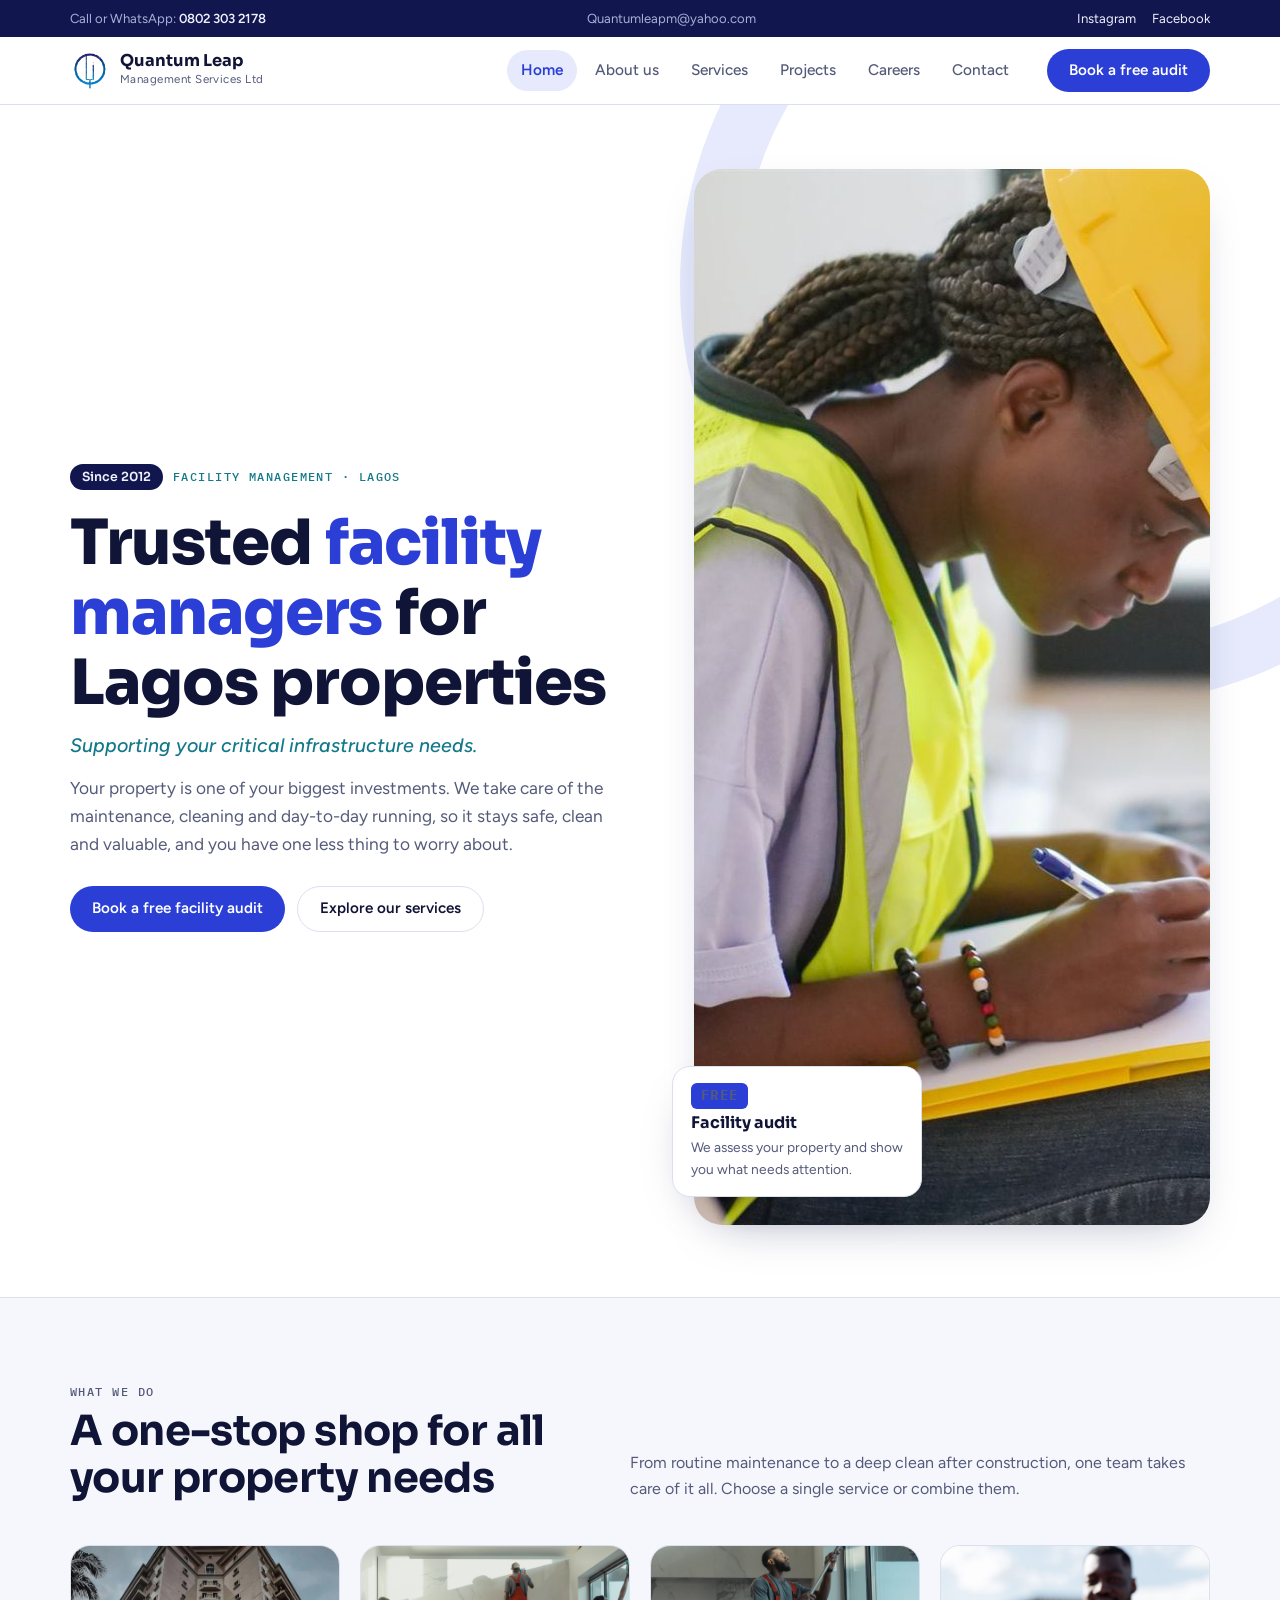
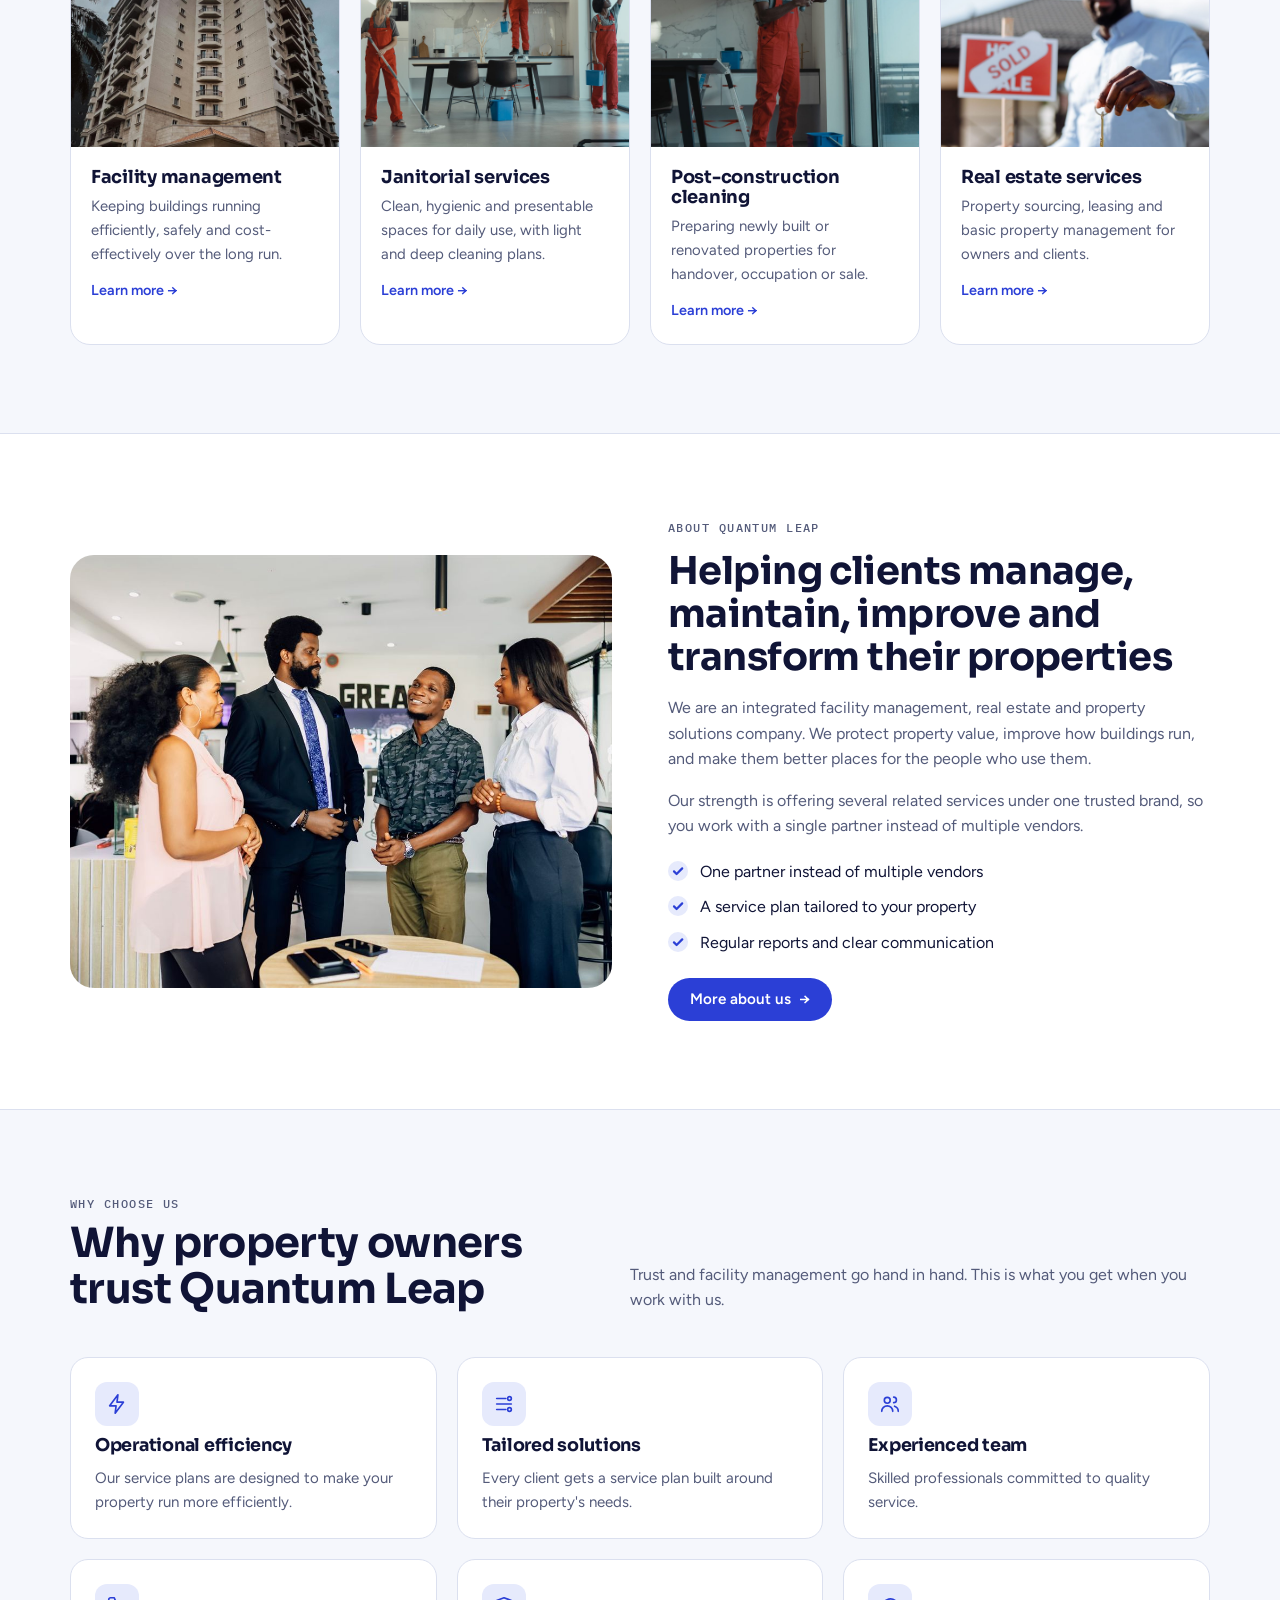
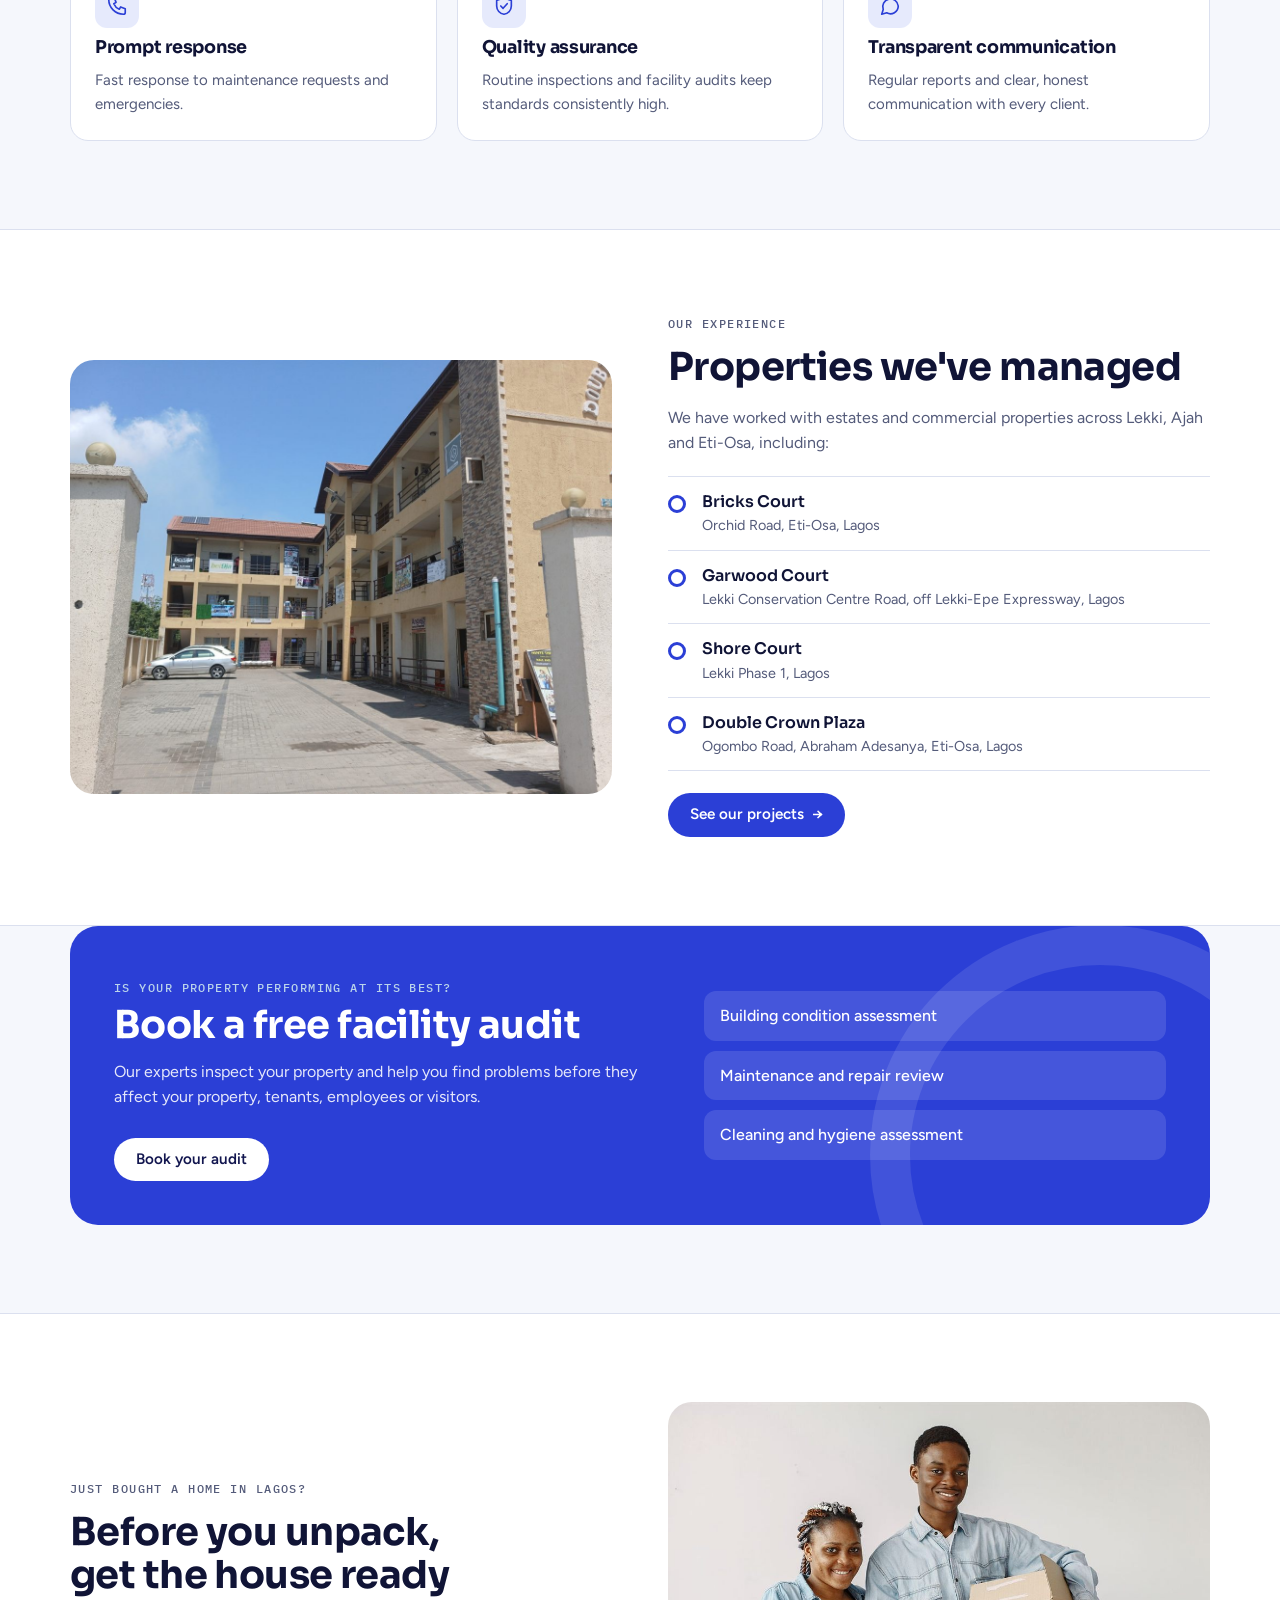
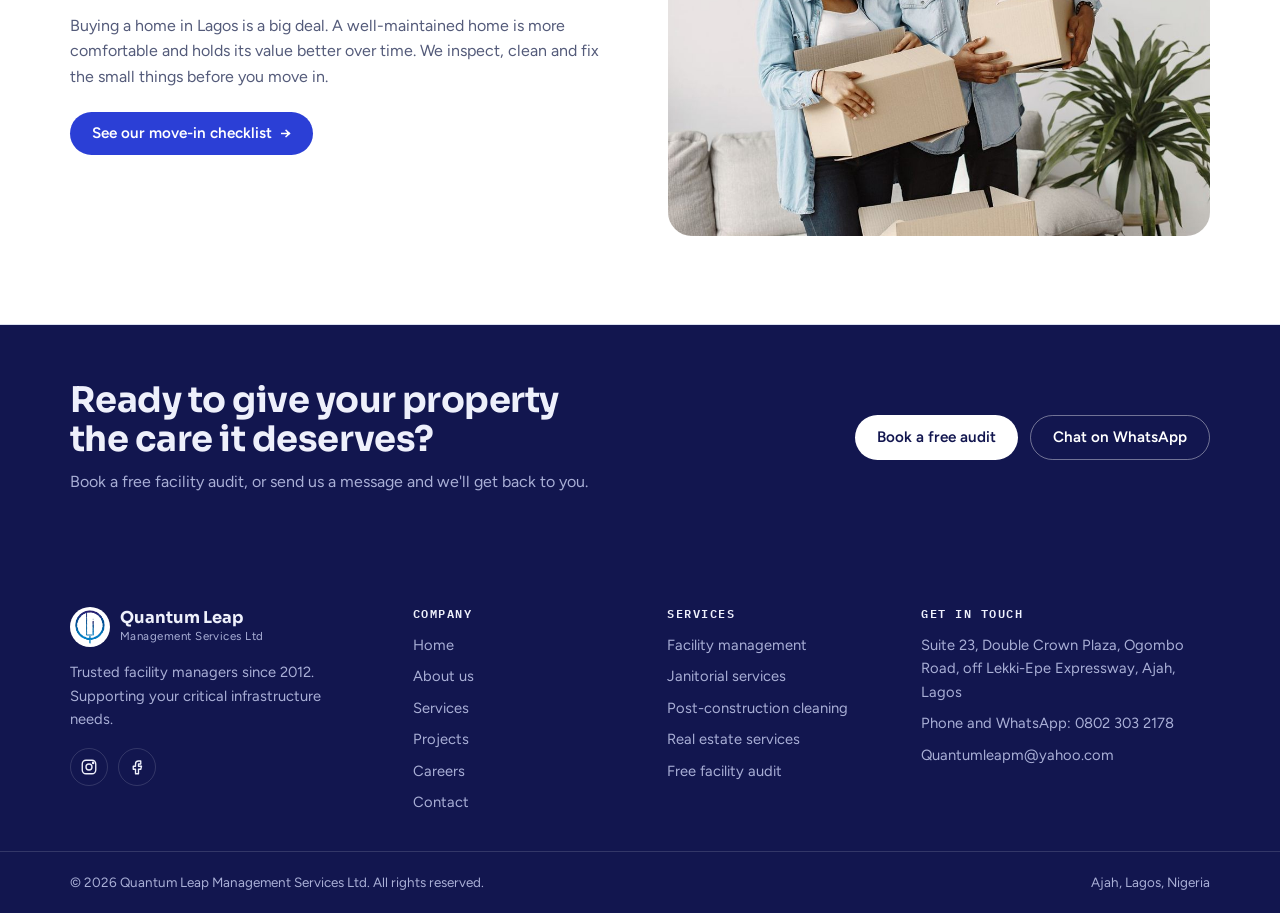
==== site/index.html @ 9c61e4d4 "Add Projects page driven by projects.json List the properties the company has managed on a new Proje" ====
<!doctype html>
<html lang="en">
<head>
<meta charset="utf-8">
<meta name="viewport" content="width=device-width, initial-scale=1, viewport-fit=cover">
<title>Quantum Leap Management Services</title>
<meta name="description" content="Quantum Leap Management Services Ltd: facility management, janitorial services, post-construction cleaning and real estate services in Lagos, Nigeria. Since 2012.">
<link rel="preconnect" href="https://fonts.googleapis.com">
<link rel="preconnect" href="https://fonts.gstatic.com" crossorigin>
<link rel="stylesheet" href="https://fonts.googleapis.com/css2?family=Sora:wght@400;600;700;800&family=Figtree:ital,wght@0,400;0,500;0,600;1,500&family=IBM+Plex+Mono:wght@400;500&display=swap">
<link rel="stylesheet" href="styles.css">
<link rel="icon" type="image/png" sizes="32x32" href="img/favicon-32.png">
<link rel="apple-touch-icon" href="img/apple-touch-icon.png">
</head>
<body>
<div class="strip"><div class="wrap">
  <span>Call or WhatsApp: <b>0802 303 2178</b></span>
  <span class="hide-sm">Quantumleapm@yahoo.com</span>
  <span class="socials-mini"><a href="https://www.instagram.com/quantum.leap.management/" target="_blank" rel="noopener">Instagram</a><a href="https://www.facebook.com/quantumleapmgtservices/" target="_blank" rel="noopener">Facebook</a></span>
</div></div>
<header class="site"><div class="wrap">
  <a class="brand" href="index.html" aria-label="Quantum Leap Management Services, home"><img class="logo-mark" src="img/logo.png" width="40" height="40" alt=""><span><b>Quantum Leap</b><small>Management Services Ltd</small></span></a>
  <button class="menu-btn" type="button" aria-label="Open menu" aria-expanded="false" aria-controls="mainnav"><svg width="22" height="22" viewBox="0 0 24 24" fill="none" stroke="currentColor" stroke-width="1.8" stroke-linecap="round" stroke-linejoin="round" aria-hidden="true"><path d="M4 7h16M4 12h16M4 17h16"/></svg></button>
  <nav class="main" id="mainnav" aria-label="Main"><a href="index.html" aria-current="page">Home</a><a href="about.html">About us</a><a href="services.html">Services</a><a href="projects.html">Projects</a><a href="careers.html">Careers</a><a href="contact.html">Contact</a><a class="btn btn-primary" href="contact.html#audit">Book a free audit</a></nav>
  <a class="btn btn-primary cta" href="contact.html#audit">Book a free audit</a>
</div></header>
<main>
<section class="hero"><div class="wrap">
  <div>
    <div class="since"><span>Since 2012</span><p class="eyebrow">Facility management · Lagos</p></div>
    <h1>Trusted <span>facility managers</span> for Lagos properties</h1>
    <p class="tagline">Supporting your critical infrastructure needs.</p>
    <p class="lede">Your property is one of your biggest investments. We take care of the maintenance, cleaning and day-to-day running, so it stays safe, clean and valuable, and you have one less thing to worry about.</p>
    <div class="ctas"><a class="btn btn-primary" href="contact.html#audit">Book a free facility audit</a><a class="btn btn-ghost" href="services.html">Explore our services</a></div>
  </div>
  <div class="hero-media">
    <img class="main-img" src="img/hero.jpg" alt="Engineer in a hard hat and safety vest filling in an inspection checklist" width="1100" height="1056">
    <div class="badge"><span class="stamp">Free</span><b>Facility audit</b><span>We assess your property and show you what needs attention.</span></div>
  </div>
</div></section>

<section class="block"><div class="wrap">
  <div class="sec-head">
    <div><p class="eyebrow">What we do</p><h2>A one-stop shop for all your property needs</h2></div>
    <p>From routine maintenance to a deep clean after construction, one team takes care of it all. Choose a single service or combine them.</p>
  </div>
  <div class="svc-grid">
    <a class="svc-card" href="facility-management.html"><img src="img/facility.jpg" alt="Residential high-rise in Lagos" loading="lazy"><div class="body"><h3>Facility management</h3><p>Keeping buildings running efficiently, safely and cost-effectively over the long run.</p><span class="more arrow">Learn more </span></div></a>
    <a class="svc-card" href="janitorial-services.html"><img src="img/janitorial.jpg" alt="Cleaning crew mopping, wiping and washing windows in a modern kitchen" loading="lazy"><div class="body"><h3>Janitorial services</h3><p>Clean, hygienic and presentable spaces for daily use, with light and deep cleaning plans.</p><span class="more arrow">Learn more </span></div></a>
    <a class="svc-card" href="post-construction-cleaning.html"><img src="img/post-construction.jpg" alt="Cleaner in overalls washing the windows of a newly finished home" loading="lazy"><div class="body"><h3>Post-construction cleaning</h3><p>Preparing newly built or renovated properties for handover, occupation or sale.</p><span class="more arrow">Learn more </span></div></a>
    <a class="svc-card" href="real-estate-services.html"><img src="img/real-estate.jpg" alt="Real estate agent holding house keys and a SOLD sign" loading="lazy"><div class="body"><h3>Real estate services</h3><p>Property sourcing, leasing and basic property management for owners and clients.</p><span class="more arrow">Learn more </span></div></a>
  </div>
</div></section>

<section class="block alt"><div class="wrap split">
  <div class="media"><img src="img/team.jpg" alt="Team meeting in an office in Lagos" loading="lazy"></div>
  <div class="copy">
    <p class="eyebrow">About Quantum Leap</p>
    <h2>Helping clients manage, maintain, improve and transform their properties</h2>
    <p>We are an integrated facility management, real estate and property solutions company. We protect property value, improve how buildings run, and make them better places for the people who use them.</p>
    <p>Our strength is offering several related services under one trusted brand, so you work with a single partner instead of multiple vendors.</p>
    <ul class="ticks"><li>One partner instead of multiple vendors</li><li>A service plan tailored to your property</li><li>Regular reports and clear communication</li></ul>
    <a class="btn btn-primary arrow" href="about.html">More about us </a>
  </div>
</div></section>

<section class="block"><div class="wrap">
  <div class="sec-head">
    <div><p class="eyebrow">Why choose us</p><h2>Why property owners trust Quantum Leap</h2></div>
    <p>Trust and facility management go hand in hand. This is what you get when you work with us.</p>
  </div>
  <div class="why six">
    <div class="reason"><span class="ic"><svg width="22" height="22" viewBox="0 0 24 24" fill="none" stroke="currentColor" stroke-width="1.8" stroke-linecap="round" stroke-linejoin="round" aria-hidden="true"><path d="M13 2L4 14h7l-1 8 9-12h-7l1-8z"/></svg></span><h3>Operational efficiency</h3><p>Our service plans are designed to make your property run more efficiently.</p></div>
    <div class="reason"><span class="ic"><svg width="22" height="22" viewBox="0 0 24 24" fill="none" stroke="currentColor" stroke-width="1.8" stroke-linecap="round" stroke-linejoin="round" aria-hidden="true"><path d="M4 6h10M4 12h16M4 18h10"/><circle cx="18" cy="6" r="2"/><circle cx="18" cy="18" r="2"/></svg></span><h3>Tailored solutions</h3><p>Every client gets a service plan built around their property's needs.</p></div>
    <div class="reason"><span class="ic"><svg width="22" height="22" viewBox="0 0 24 24" fill="none" stroke="currentColor" stroke-width="1.8" stroke-linecap="round" stroke-linejoin="round" aria-hidden="true"><circle cx="9" cy="8" r="3.2"/><path d="M3 20c0-3.3 2.7-6 6-6s6 2.7 6 6M16 4.5a3 3 0 0 1 0 6M21 20c0-2.6-1.6-4.8-4-5.6"/></svg></span><h3>Experienced team</h3><p>Skilled professionals committed to quality service.</p></div>
    <div class="reason"><span class="ic"><svg width="22" height="22" viewBox="0 0 24 24" fill="none" stroke="currentColor" stroke-width="1.8" stroke-linecap="round" stroke-linejoin="round" aria-hidden="true"><path d="M5 3h4l2 5-2.5 1.5a11 11 0 0 0 6 6L16 13l5 2v4a2 2 0 0 1-2 2A16 16 0 0 1 3 5a2 2 0 0 1 2-2z"/></svg></span><h3>Prompt response</h3><p>Fast response to maintenance requests and emergencies.</p></div>
    <div class="reason"><span class="ic"><svg width="22" height="22" viewBox="0 0 24 24" fill="none" stroke="currentColor" stroke-width="1.8" stroke-linecap="round" stroke-linejoin="round" aria-hidden="true"><path d="M12 3l8 3v6c0 4.5-3.4 8.3-8 9-4.6-.7-8-4.5-8-9V6l8-3z"/><path d="M8.5 12l2.5 2.5 4.5-5"/></svg></span><h3>Quality assurance</h3><p>Routine inspections and facility audits keep standards consistently high.</p></div>
    <div class="reason"><span class="ic"><svg width="22" height="22" viewBox="0 0 24 24" fill="none" stroke="currentColor" stroke-width="1.8" stroke-linecap="round" stroke-linejoin="round" aria-hidden="true"><path d="M21 12a8.5 8.5 0 0 1-12.6 7.4L3 21l1.6-5.2A8.5 8.5 0 1 1 21 12z"/></svg></span><h3>Transparent communication</h3><p>Regular reports and clear, honest communication with every client.</p></div>
  </div>
</div></section>

<section class="block alt"><div class="wrap split">
  <div class="media"><img src="img/double-crown-plaza.jpg" alt="Double Crown Plaza on Ogombo Road, Ajah" loading="lazy"></div>
  <div class="copy">
    <p class="eyebrow">Our experience</p>
    <h2>Properties we've managed</h2>
    <p>We have worked with estates and commercial properties across Lekki, Ajah and Eti-Osa, including:</p>
    <ul class="props"><li><b>Bricks Court</b><span>Orchid Road, Eti-Osa, Lagos</span></li><li><b>Garwood Court</b><span>Lekki Conservation Centre Road, off Lekki-Epe Expressway, Lagos</span></li><li><b>Shore Court</b><span>Lekki Phase 1, Lagos</span></li><li><b>Double Crown Plaza</b><span>Ogombo Road, Abraham Adesanya, Eti-Osa, Lagos</span></li></ul>
    <a class="btn btn-primary arrow" href="projects.html">See our projects </a>
  </div>
</div></section>

<section class="block tight"><div class="wrap">
  <div class="audit-band">
    <div>
      <p class="eyebrow" style="color:#cfe9ee">Is your property performing at its best?</p>
      <h2 style="margin-top:10px">Book a free facility audit</h2>
      <p>Our experts inspect your property and help you find problems before they affect your property, tenants, employees or visitors.</p>
      <div class="ctas"><a class="btn btn-light" href="contact.html#audit">Book your audit</a></div>
    </div>
    <ul><li>Building condition assessment</li><li>Maintenance and repair review</li><li>Cleaning and hygiene assessment</li></ul>
  </div>
</div></section>

<section class="block alt"><div class="wrap split flip">
  <div class="media"><img src="img/moving-in.jpg" alt="Couple carrying boxes into their new home" loading="lazy"></div>
  <div class="copy">
    <p class="eyebrow">Just bought a home in Lagos?</p>
    <h2>Before you unpack, get the house ready</h2>
    <p>Buying a home in Lagos is a big deal. A well-maintained home is more comfortable and holds its value better over time. We inspect, clean and fix the small things before you move in.</p>
    <a class="btn btn-primary arrow" href="services.html#new-home">See our move-in checklist </a>
  </div>
</div></section>
</main>
<section class="cta-band"><div class="wrap">
  <div><h2>Ready to give your property the care it deserves?</h2><p>Book a free facility audit, or send us a message and we'll get back to you.</p></div>
  <div class="ctas"><a class="btn btn-light" href="contact.html#audit">Book a free audit</a><a class="btn btn-outline-light" href="https://wa.me/2348023032178" target="_blank" rel="noopener">Chat on WhatsApp</a></div>
</div></section>
<footer class="site">
  <div class="wrap cols">
    <div class="about-f">
      <a class="brand" href="index.html"><img class="logo-mark" src="img/logo.png" width="40" height="40" alt=""><span><b>Quantum Leap</b><small>Management Services Ltd</small></span></a>
      <p>Trusted facility managers since 2012. Supporting your critical infrastructure needs.</p>
      <div class="social"><a href="https://www.instagram.com/quantum.leap.management/" target="_blank" rel="noopener" aria-label="Instagram"><svg width="18" height="18" viewBox="0 0 24 24" fill="none" stroke="currentColor" stroke-width="1.8" stroke-linecap="round" stroke-linejoin="round" aria-hidden="true"><rect x="3" y="3" width="18" height="18" rx="5"/><circle cx="12" cy="12" r="4"/><circle cx="17.5" cy="6.5" r=".8" fill="currentColor"/></svg></a><a href="https://www.facebook.com/quantumleapmgtservices/" target="_blank" rel="noopener" aria-label="Facebook"><svg width="18" height="18" viewBox="0 0 24 24" fill="none" stroke="currentColor" stroke-width="1.8" stroke-linecap="round" stroke-linejoin="round" aria-hidden="true"><path d="M14 8h3V4h-3a4 4 0 0 0-4 4v3H7v4h3v6h4v-6h3l1-4h-4V8z"/></svg></a></div>
    </div>
    <div><h3>Company</h3><ul><li><a href="index.html">Home</a></li><li><a href="about.html">About us</a></li><li><a href="services.html">Services</a></li><li><a href="projects.html">Projects</a></li><li><a href="careers.html">Careers</a></li><li><a href="contact.html">Contact</a></li></ul></div>
    <div><h3>Services</h3><ul><li><a href="facility-management.html">Facility management</a></li><li><a href="janitorial-services.html">Janitorial services</a></li><li><a href="post-construction-cleaning.html">Post-construction cleaning</a></li><li><a href="real-estate-services.html">Real estate services</a></li><li><a href="services.html#audit">Free facility audit</a></li></ul></div>
    <div><h3>Get in touch</h3><ul><li>Suite 23, Double Crown Plaza, Ogombo Road, off Lekki-Epe Expressway, Ajah, Lagos</li><li>Phone and WhatsApp: 0802 303 2178</li><li>Quantumleapm@yahoo.com</li></ul></div>
  </div>
  <div class="bottom"><div class="wrap"><span>© <span id="year">2026</span> Quantum Leap Management Services Ltd. All rights reserved.</span><span>Ajah, Lagos, Nigeria</span></div></div>
</footer>
<script src="site.js"></script>
</body>
</html>
---- site/styles.css ----
/* Quantum Leap Management Services: shared styles.
   Layout: 1180px grid; royal blue carries actions, navy carries bands and footer, teal (from the logo ring) marks small labels. */
:root {
  --ink: #101436;
  --paper: #f5f7fc;
  --surface: #ffffff;
  --line: #dbe0ef;
  --muted: #545b7a;
  --royal: #2b3fd6;
  --royal-hover: #2232b4;
  --on-royal: #ffffff;
  --tint: #e6eafc;
  --teal: #13798a;
  --navy: #12164f;
  --navy-fg: #eef0fb;
  --navy-muted: #a9afd6;
  --navy-line: rgba(255, 255, 255, .14);
  --ok: #1d7a46;
  --bad: #b3261e;
  --shadow: 0 18px 50px -24px rgba(18, 22, 79, .35);
  --display: "Sora", "Segoe UI", system-ui, sans-serif;
  --body: "Figtree", "Segoe UI", system-ui, sans-serif;
  --mono: "IBM Plex Mono", ui-monospace, Consolas, monospace;
  --max: 1180px;
  color-scheme: light;
}
@media (prefers-color-scheme: dark) {
  :root:not([data-theme="light"]) {
    --ink: #e8eaf7; --paper: #0b0e24; --surface: #13173a; --line: #262b58; --muted: #a3a9cf;
    --royal: #6b7cff; --royal-hover: #8593ff; --on-royal: #0b0e24; --tint: #1b2150; --teal: #4fc3d3;
    --navy: #070920; --navy-fg: #eef0fb; --navy-muted: #9399c4; --ok: #4cc47e; --bad: #ff7a6e;
    --shadow: 0 18px 50px -24px rgba(0, 0, 0, .7); color-scheme: dark;
  }
}
:root[data-theme="dark"] {
  --ink: #e8eaf7; --paper: #0b0e24; --surface: #13173a; --line: #262b58; --muted: #a3a9cf;
  --royal: #6b7cff; --royal-hover: #8593ff; --on-royal: #0b0e24; --tint: #1b2150; --teal: #4fc3d3;
  --navy: #070920; --navy-fg: #eef0fb; --navy-muted: #9399c4; --ok: #4cc47e; --bad: #ff7a6e;
  --shadow: 0 18px 50px -24px rgba(0, 0, 0, .7); color-scheme: dark;
}

* { box-sizing: border-box; }
html { scroll-behavior: smooth; }
body { margin: 0; background: var(--paper); color: var(--ink); font: 400 1rem/1.6 var(--body); }
img { max-width: 100%; display: block; }
a { color: inherit; }
h1, h2, h3 { font-family: var(--display); text-wrap: balance; margin: 0; line-height: 1.12; letter-spacing: -.015em; }
p { margin: 0; }
[hidden] { display: none !important; }
.wrap { max-width: var(--max); margin: 0 auto; padding-inline: 20px; }
.eyebrow { font: 500 .75rem/1 var(--mono); letter-spacing: .12em; text-transform: uppercase; color: var(--teal); }
.muted { color: var(--muted); }
:focus-visible { outline: 3px solid var(--royal); outline-offset: 2px; }
@media (prefers-reduced-motion: reduce) { html { scroll-behavior: auto; } * { transition: none !important; } }

/* Buttons */
.btn { display: inline-flex; align-items: center; justify-content: center; gap: 8px; border: 0; cursor: pointer; font: 600 .95rem/1 var(--body); padding: 14px 22px; text-decoration: none; border-radius: 999px; transition: background .15s, border-color .15s; }
.btn-primary { background: var(--royal); color: var(--on-royal); }
.btn-primary:hover { background: var(--royal-hover); }
.btn-ghost { background: transparent; color: var(--ink); border: 1.5px solid var(--line); }
.btn-ghost:hover { border-color: var(--royal); }
.btn-light { background: #ffffff; color: #12164f; }
.btn-light:hover { background: #e6eafc; }
.btn-outline-light { background: transparent; color: #ffffff; border: 1.5px solid rgba(255, 255, 255, .4); }
.btn-outline-light:hover { border-color: #ffffff; }
.arrow::after { content: "→"; }

/* Top contact strip */
.strip { background: var(--navy); color: var(--navy-muted); font-size: .82rem; }
.strip .wrap { display: flex; flex-wrap: wrap; gap: 6px 22px; justify-content: space-between; padding-block: 8px; }
.strip span b { color: var(--navy-fg); font-weight: 600; }
.strip .socials-mini { display: flex; gap: 16px; }
.strip a { color: var(--navy-fg); text-decoration: none; }
.strip a:hover { text-decoration: underline; }
@media (max-width: 640px) { .strip .hide-sm { display: none; } }

/* Header */
header.site { position: sticky; top: env(safe-area-inset-top, 0px); z-index: 20; background: var(--surface); border-bottom: 1px solid var(--line); }
header.site .wrap { display: flex; align-items: center; gap: 24px; padding-block: 12px; }
.brand { display: flex; align-items: center; gap: 10px; text-decoration: none; min-width: 0; }
.brand svg { flex: none; }
.brand b { display: block; font: 700 1.02rem/1.1 var(--display); }
.brand small { display: block; font-size: .72rem; color: var(--muted); letter-spacing: .04em; }
nav.main { display: flex; gap: 4px; margin-left: auto; }
nav.main a { text-decoration: none; color: var(--muted); font-weight: 500; font-size: .96rem; padding: 8px 14px; border-radius: 999px; }
nav.main a:hover { color: var(--ink); background: var(--tint); }
nav.main a[aria-current="page"] { color: var(--royal); background: var(--tint); font-weight: 600; }
.menu-btn { display: none; margin-left: auto; background: transparent; border: 1px solid var(--line); color: var(--ink); width: 44px; height: 44px; border-radius: 12px; cursor: pointer; align-items: center; justify-content: center; }
@media (max-width: 1120px) {
  .menu-btn { display: inline-flex; }
  header.site .cta { display: none; }
  nav.main { display: none; position: absolute; left: 0; right: 0; top: 100%; background: var(--surface); border-bottom: 1px solid var(--line); flex-direction: column; padding: 8px 20px 20px; gap: 2px; box-shadow: var(--shadow); }
  nav.main.open { display: flex; }
  nav.main a { padding: 12px 14px; font-size: 1rem; }
  nav.main .btn { margin-top: 10px; color: var(--on-royal); background: var(--royal); }
}
@media (min-width: 1121px) { nav.main .btn { display: none; } }
@media (max-width: 420px) { .brand small { display: none; } }

/* Page hero (inner pages) */
.page-hero { background: var(--navy); color: var(--navy-fg); position: relative; overflow: hidden; }
.page-hero::after { content: ""; position: absolute; right: -180px; top: -220px; width: 560px; height: 560px; border-radius: 50%; border: 48px solid rgba(107, 124, 255, .18); pointer-events: none; }
.page-hero .wrap { position: relative; z-index: 1; padding-block: 64px 60px; display: grid; gap: 14px; }
.page-hero .eyebrow { color: #7fd6e2; }
.page-hero h1 { font-size: clamp(2.1rem, 4.6vw, 3.4rem); font-weight: 800; max-width: 20ch; }
.page-hero p.lede { color: var(--navy-muted); font-size: 1.1rem; max-width: 40rem; }
.crumbs { font-size: .85rem; color: var(--navy-muted); }
.crumbs a { color: var(--navy-fg); }

/* Home hero */
.hero { position: relative; overflow: hidden; background: var(--surface); border-bottom: 1px solid var(--line); }
.hero::before { content: ""; position: absolute; right: -240px; top: -240px; width: 720px; height: 720px; border-radius: 50%; border: 60px solid var(--tint); pointer-events: none; }
.hero .wrap { position: relative; z-index: 1; display: grid; grid-template-columns: 1.1fr 1fr; gap: 56px; padding-block: 64px 72px; align-items: center; }
.since { display: inline-flex; flex-wrap: wrap; align-items: center; gap: 10px; }
.since span { font: 600 .78rem/1 var(--display); background: var(--navy); color: var(--navy-fg); padding: 7px 12px; border-radius: 999px; }
.hero h1 { font-size: clamp(2.3rem, 5vw, 3.9rem); font-weight: 800; margin-top: 18px; }
.hero h1 span { color: var(--royal); }
.hero .tagline { margin-top: 14px; font: italic 500 1.22rem/1.4 var(--body); color: var(--teal); }
.hero .lede { margin-top: 16px; max-width: 34rem; font-size: 1.08rem; color: var(--muted); }
.ctas { display: flex; flex-wrap: wrap; gap: 12px; margin-top: 28px; }
.hero-media { position: relative; min-width: 0; }
.hero-media .main-img { width: 100%; aspect-ratio: 4 / 4.2; object-fit: cover; border-radius: 28px; box-shadow: var(--shadow); }
.hero-media .badge { position: absolute; left: -22px; bottom: 28px; background: var(--surface); border: 1px solid var(--line); border-radius: 18px; padding: 16px 18px; box-shadow: var(--shadow); display: grid; gap: 4px; max-width: 250px; }
.hero-media .badge b { font: 700 1rem/1.2 var(--display); }
.hero-media .badge span { font-size: .86rem; color: var(--muted); }
.hero-media .badge .stamp { justify-self: start; }
@media (max-width: 900px) {
  .hero .wrap { grid-template-columns: 1fr; padding-block: 40px 52px; gap: 36px; }
  .hero-media .badge { left: 12px; bottom: 12px; }
  .hero::before { right: -440px; }
}

.stamp { display: inline-block; font: 700 .7rem/1 var(--mono); letter-spacing: .1em; text-transform: uppercase; background: var(--royal); color: var(--on-royal); padding: 6px 10px; border-radius: 6px; }

/* Sections */
section.block { padding-block: 88px; }
section.block.tight { padding-top: 0; }
.alt { background: var(--surface); border-block: 1px solid var(--line); }
.sec-head { display: grid; grid-template-columns: 1fr 1.1fr; gap: 32px; align-items: end; margin-bottom: 44px; }
.sec-head h2 { font-size: clamp(1.8rem, 3.4vw, 2.6rem); font-weight: 700; margin-top: 10px; }
.sec-head p { color: var(--muted); max-width: 36rem; }
.sec-head.center { grid-template-columns: 1fr; text-align: center; justify-items: center; }
@media (max-width: 760px) { .sec-head { grid-template-columns: 1fr; gap: 12px; } section.block { padding-block: 60px; } }

/* Service cards (home) */
.svc-grid { display: grid; grid-template-columns: repeat(4, 1fr); gap: 20px; }
.svc-card { background: var(--surface); border: 1px solid var(--line); border-radius: 20px; overflow: hidden; display: grid; grid-template-rows: auto 1fr; text-decoration: none; transition: border-color .15s, transform .15s; }
.svc-card:hover { border-color: var(--royal); transform: translateY(-3px); }
.svc-card img { width: 100%; aspect-ratio: 4 / 3; object-fit: cover; }
.svc-card .body { padding: 20px 20px 22px; display: grid; gap: 8px; align-content: start; }
.svc-card h3 { font-size: 1.12rem; }
.svc-card p { color: var(--muted); font-size: .93rem; }
.svc-card .more { color: var(--royal); font-weight: 600; font-size: .9rem; margin-top: 4px; }
@media (max-width: 1000px) { .svc-grid { grid-template-columns: repeat(2, 1fr); } }
@media (max-width: 540px) { .svc-grid { grid-template-columns: 1fr; } }

/* Split: image + text */
.split { display: grid; grid-template-columns: 1fr 1fr; gap: 56px; align-items: center; }
.split.flip > :first-child { order: 2; }
.split .media { min-width: 0; position: relative; }
.split .media img { width: 100%; border-radius: 24px; object-fit: cover; aspect-ratio: 5 / 4; }
.split .copy { display: grid; gap: 16px; align-content: start; min-width: 0; }
.split .copy h2 { font-size: clamp(1.7rem, 3.2vw, 2.4rem); font-weight: 700; }
.split .copy p { color: var(--muted); }
.split .copy .btn { justify-self: start; margin-top: 6px; }
@media (max-width: 860px) { .split { grid-template-columns: 1fr; gap: 28px; } .split.flip > :first-child { order: 0; } }

.ticks { list-style: none; padding: 0; margin: 4px 0 0; display: grid; gap: 10px; }
.ticks li { display: grid; grid-template-columns: 22px 1fr; gap: 10px; }
.ticks li::before { content: ""; width: 20px; height: 20px; margin-top: 2px; border-radius: 50%; background: var(--tint) url("data:image/svg+xml,%3Csvg xmlns='http://www.w3.org/2000/svg' viewBox='0 0 20 20'%3E%3Cpath d='M6 10.4l2.6 2.6L14.2 7.4' fill='none' stroke='%232b3fd6' stroke-width='2.2' stroke-linecap='round' stroke-linejoin='round'/%3E%3C/svg%3E") center / 20px no-repeat; }

.chips { display: flex; flex-wrap: wrap; gap: 8px; }
.chips span { font-size: .85rem; border: 1px solid var(--line); background: var(--surface); border-radius: 999px; padding: 6px 12px; }

/* Pillars band */
.band { background: var(--navy); color: var(--navy-fg); }
.band .eyebrow { color: #7fd6e2; }
.band .sec-head p { color: var(--navy-muted); }
.pillars { display: grid; grid-template-columns: repeat(4, 1fr); gap: 1px; background: var(--navy-line); border-radius: 20px; overflow: hidden; }
.pillar { background: var(--navy); padding: 30px 24px; display: grid; gap: 10px; align-content: start; }
.pillar .ic { width: 46px; height: 46px; border-radius: 12px; background: rgba(107, 124, 255, .2); color: #b8c0ff; display: grid; place-items: center; }
.pillar h3 { font-size: 1.25rem; }
.pillar p { color: var(--navy-muted); font-size: .94rem; }
@media (max-width: 900px) { .pillars { grid-template-columns: repeat(2, 1fr); } }
@media (max-width: 480px) { .pillars { grid-template-columns: 1fr; } }

/* Why us */
.why { display: grid; grid-template-columns: repeat(4, 1fr); gap: 20px; }
.reason { background: var(--surface); border: 1px solid var(--line); border-radius: 18px; padding: 24px; display: grid; gap: 10px; align-content: start; }
.reason .ic { width: 44px; height: 44px; border-radius: 12px; background: var(--tint); color: var(--royal); display: grid; place-items: center; }
.reason h3 { font-size: 1.1rem; }
.reason p { color: var(--muted); font-size: .94rem; }
@media (max-width: 960px) { .why { grid-template-columns: repeat(2, 1fr); } }
@media (max-width: 480px) { .why { grid-template-columns: 1fr; } }

/* Audit band */
.audit-band { background: var(--royal); color: var(--on-royal); border-radius: 28px; padding: 44px; display: grid; grid-template-columns: 1.2fr 1fr; gap: 36px; align-items: center; position: relative; overflow: hidden; }
.audit-band::after { content: ""; position: absolute; right: -120px; bottom: -160px; width: 380px; height: 380px; border-radius: 50%; border: 40px solid rgba(255, 255, 255, .1); }
.audit-band h2 { font-size: clamp(1.7rem, 3.2vw, 2.4rem); }
.audit-band p { opacity: .88; margin-top: 12px; }
.audit-band ul { list-style: none; padding: 0; margin: 0; display: grid; gap: 10px; position: relative; z-index: 1; }
.audit-band li { background: rgba(255, 255, 255, .12); border-radius: 12px; padding: 12px 16px; font-weight: 500; }
.audit-band .ctas { position: relative; z-index: 1; }
@media (max-width: 860px) { .audit-band { grid-template-columns: 1fr; padding: 30px 24px; } }
:root[data-theme="dark"] .audit-band li, .audit-band li { color: inherit; }

/* Service detail (services page) */
.svc-detail { display: grid; grid-template-columns: 1fr 1fr; gap: 56px; align-items: center; padding-block: 56px; border-top: 1px solid var(--line); scroll-margin-top: 90px; }
.svc-detail:first-child { border-top: 0; padding-top: 0; }
.svc-detail:nth-child(even) .media { order: 2; }
.svc-detail .media img { width: 100%; aspect-ratio: 5 / 4; object-fit: cover; border-radius: 24px; }
.svc-detail .copy { display: grid; gap: 14px; min-width: 0; }
.svc-detail .num { font: 500 .78rem/1 var(--mono); color: var(--teal); letter-spacing: .1em; text-transform: uppercase; }
.svc-detail h2 { font-size: clamp(1.6rem, 3vw, 2.2rem); }
.svc-detail p { color: var(--muted); }
.svc-detail .btn { justify-self: start; }
@media (max-width: 860px) { .svc-detail { grid-template-columns: 1fr; gap: 24px; } .svc-detail:nth-child(even) .media { order: 0; } }

/* Steps */
.steps { display: grid; grid-template-columns: repeat(4, 1fr); gap: 20px; counter-reset: s; }
.step { border-top: 3px solid var(--royal); padding-top: 16px; display: grid; gap: 8px; align-content: start; }
.step::before { counter-increment: s; content: "Step " counter(s); font: 500 .75rem/1 var(--mono); color: var(--muted); text-transform: uppercase; letter-spacing: .1em; }
.step h3 { font-size: 1.1rem; }
.step p { color: var(--muted); font-size: .94rem; }
@media (max-width: 900px) { .steps { grid-template-columns: repeat(2, 1fr); } }
@media (max-width: 480px) { .steps { grid-template-columns: 1fr; } }

/* About facts */
.facts { display: grid; grid-template-columns: repeat(3, 1fr); gap: 1px; background: var(--line); border: 1px solid var(--line); border-radius: 20px; overflow: hidden; margin-top: 8px; }
.fact { background: var(--surface); padding: 22px; display: grid; gap: 6px; }
.fact b { font: 800 1.6rem/1 var(--display); color: var(--royal); }
.fact span { color: var(--muted); font-size: .9rem; }
@media (max-width: 560px) { .facts { grid-template-columns: 1fr; } }

.quote-block { border-left: 4px solid var(--royal); padding: 6px 0 6px 20px; font: italic 500 1.25rem/1.5 var(--body); color: var(--ink); }

/* CTA band */
.cta-band { background: var(--navy); color: var(--navy-fg); }
.cta-band .wrap { display: grid; grid-template-columns: 1.4fr auto; gap: 24px; align-items: center; padding-block: 56px; }
.cta-band h2 { font-size: clamp(1.6rem, 3vw, 2.2rem); }
.cta-band p { color: var(--navy-muted); margin-top: 10px; }
.cta-band .ctas { margin-top: 0; }
@media (max-width: 760px) { .cta-band .wrap { grid-template-columns: 1fr; } }

/* Contact */
.contact-grid { display: grid; grid-template-columns: 1fr 1.3fr; gap: 48px; align-items: start; }
.contact-cards { display: grid; gap: 14px; }
.c-card { background: var(--surface); border: 1px solid var(--line); border-radius: 18px; padding: 20px; display: grid; grid-template-columns: 44px 1fr; gap: 4px 14px; }
.c-card .ic { grid-row: span 3; width: 44px; height: 44px; border-radius: 12px; background: var(--tint); color: var(--royal); display: grid; place-items: center; }
.c-card dt { font: 500 .72rem/1.4 var(--mono); text-transform: uppercase; letter-spacing: .1em; color: var(--muted); }
.c-card dd { margin: 0; font-weight: 600; display: flex; flex-wrap: wrap; gap: 6px 10px; align-items: center; min-width: 0; overflow-wrap: anywhere; }
.c-card dd .val { user-select: all; }
.c-card .note { grid-column: 2; font-size: .85rem; color: var(--muted); }
.small-btn { font: 500 .75rem/1 var(--body); border: 1px solid var(--line); background: transparent; color: var(--muted); padding: 6px 10px; border-radius: 999px; cursor: pointer; text-decoration: none; }
.small-btn:hover { color: var(--ink); border-color: var(--royal); }

form.request { background: var(--surface); border: 1px solid var(--line); border-radius: 22px; padding: 30px; display: grid; grid-template-columns: 1fr 1fr; gap: 16px; align-content: start; box-shadow: var(--shadow); }
form.request h2 { grid-column: 1 / -1; font-size: 1.4rem; }
form.request > p { grid-column: 1 / -1; color: var(--muted); margin-top: -8px; }
.field { display: grid; gap: 6px; min-width: 0; }
.full { grid-column: 1 / -1; }
label, .label { font-size: .85rem; font-weight: 600; }
input, select, textarea { font: inherit; color: var(--ink); background: var(--paper); border: 1px solid var(--line); padding: 11px 12px; width: 100%; border-radius: 10px; }
textarea { min-height: 110px; resize: vertical; }
.checks { display: flex; flex-wrap: wrap; gap: 8px; }
.checks label { display: inline-flex; gap: 8px; align-items: center; font-weight: 500; border: 1px solid var(--line); padding: 8px 12px; border-radius: 999px; background: var(--paper); cursor: pointer; }
.checks input { width: auto; accent-color: var(--royal); }
.err { color: var(--bad); font-size: .85rem; }
.ready { grid-column: 1 / -1; border: 1px solid var(--ok); border-radius: 14px; padding: 18px; display: grid; gap: 10px; }
.ready b { color: var(--ok); font-family: var(--display); }
.ready pre { margin: 0; white-space: pre-wrap; font: 400 .85rem/1.5 var(--mono); background: var(--paper); padding: 12px; border-radius: 10px; overflow-x: auto; }
.ready .row { display: flex; flex-wrap: wrap; gap: 10px; }
@media (max-width: 900px) { .contact-grid { grid-template-columns: 1fr; } }
@media (max-width: 520px) { form.request { grid-template-columns: 1fr; padding: 22px; } }

/* Footer */
footer.site { background: var(--navy); color: var(--navy-muted); font-size: .92rem; }
footer.site .cols { display: grid; grid-template-columns: 1.4fr 1fr 1fr 1.3fr; gap: 32px; padding-block: 56px 36px; }
footer.site h3 { font: 600 .78rem/1 var(--mono); text-transform: uppercase; letter-spacing: .12em; color: var(--navy-fg); margin-bottom: 14px; }
footer.site ul { list-style: none; padding: 0; margin: 0; display: grid; gap: 8px; }
footer.site a { color: var(--navy-muted); text-decoration: none; }
footer.site a:hover { color: var(--navy-fg); text-decoration: underline; }
footer.site .brand b { color: var(--navy-fg); }
footer.site .brand small { color: var(--navy-muted); }
footer.site .about-f p { margin-top: 14px; max-width: 30ch; }
footer.site .social { display: flex; gap: 10px; margin-top: 16px; }
footer.site .social a { width: 38px; height: 38px; border-radius: 50%; border: 1px solid var(--navy-line); display: grid; place-items: center; color: var(--navy-fg); }
footer.site .social a:hover { background: rgba(255, 255, 255, .08); }
footer.site .bottom { border-top: 1px solid var(--navy-line); }
footer.site .bottom .wrap { display: flex; flex-wrap: wrap; gap: 8px 24px; justify-content: space-between; padding-block: 20px; font-size: .84rem; }
@media (max-width: 900px) { footer.site .cols { grid-template-columns: 1fr 1fr; } }
@media (max-width: 520px) { footer.site .cols { grid-template-columns: 1fr; } }

/* Careers */
.jobs { display: grid; gap: 14px; }
.job { background: var(--surface); border: 1px solid var(--line); border-radius: 20px; overflow: hidden; transition: border-color .15s; }
.job:hover, .job:has(details[open]) { border-color: var(--royal); }
.job summary { list-style: none; cursor: pointer; display: grid; grid-template-columns: 1fr auto; gap: 16px; align-items: start; padding: 24px 26px; }
.job summary::-webkit-details-marker { display: none; }
.job-head { display: grid; gap: 10px; min-width: 0; }
.job-head h3 { font-size: 1.3rem; }
.job-head p { color: var(--muted); max-width: 60ch; }
.job-head .chips span { background: var(--tint); border-color: transparent; color: var(--ink); }
.job-toggle { width: 40px; height: 40px; border-radius: 50%; border: 1px solid var(--line); display: grid; place-items: center; flex: none; }
.job-toggle::before { content: "+"; font: 600 1.3rem/1 var(--body); color: var(--royal); transition: transform .2s; }
.job details[open] .job-toggle::before { transform: rotate(45deg); }
.job-body { padding: 0 26px 26px; display: grid; gap: 24px; }
.job-cols { display: grid; grid-template-columns: 1fr 1fr; gap: 28px; border-top: 1px dashed var(--line); padding-top: 22px; }
.job-cols h4 { font: 600 1rem/1.3 var(--display); margin: 0 0 10px; }
.job-apply { display: flex; flex-wrap: wrap; gap: 10px 16px; align-items: center; }
.job-apply .muted { font-size: .88rem; }
.draft-flag { justify-self: start; font: 600 .72rem/1 var(--mono); text-transform: uppercase; letter-spacing: .08em; color: var(--bad); border: 1px dashed var(--bad); border-radius: 6px; padding: 5px 8px; }
.no-jobs { background: var(--surface); border: 1px dashed var(--line); border-radius: 20px; padding: 32px 26px; display: grid; gap: 8px; }
.no-jobs h3 { font-size: 1.2rem; }
.no-jobs p { color: var(--muted); max-width: 60ch; }
.privacy-note { font-size: .88rem; color: var(--muted); border-top: 1px solid var(--line); padding-top: 20px; max-width: 80ch; }
@media (max-width: 700px) { .job-cols { grid-template-columns: 1fr; } .job summary { padding: 20px; } .job-body { padding: 0 20px 22px; } }

/* Logo: sits on a small white disc wherever the background is dark, so the navy top of the ring stays visible */
.logo-mark { width: 40px; height: 40px; flex: none; border-radius: 50%; padding: 2px; background: var(--logo-disc, transparent); }
footer.site .logo-mark { background: #ffffff; padding: 3px; }
@media (prefers-color-scheme: dark) { :root:not([data-theme="light"]) { --logo-disc: #ffffff; } }
:root[data-theme="dark"] { --logo-disc: #ffffff; }

/* Six- and three-card grids, properties list, team units */
.why.six { grid-template-columns: repeat(3, 1fr); }
.why.three { grid-template-columns: repeat(3, 1fr); }
.steps.six { grid-template-columns: repeat(3, 1fr); row-gap: 28px; }
@media (max-width: 960px) { .why.six, .why.three { grid-template-columns: repeat(2, 1fr); } .steps.six { grid-template-columns: repeat(2, 1fr); } }
@media (max-width: 560px) { .why.six, .why.three, .steps.six { grid-template-columns: 1fr; } }
.why.three .reason p { font-size: .97rem; }

.props { list-style: none; padding: 0; margin: 4px 0 0; display: grid; gap: 0; border-top: 1px solid var(--line); }
.props li { display: grid; grid-template-columns: 22px 1fr; column-gap: 12px; padding: 12px 0; border-bottom: 1px solid var(--line); }
.props li::before { content: ""; grid-row: span 2; width: 12px; height: 12px; margin-top: 6px; border-radius: 50%; border: 3px solid var(--royal); }
.props b { font-family: var(--display); font-weight: 600; }
.props span { color: var(--muted); font-size: .9rem; }

.team-units { display: grid; grid-template-columns: 1fr 1fr; gap: 16px; margin: 6px 0 0; }
.team-units div { background: var(--tint); border-radius: 14px; padding: 16px; display: grid; gap: 4px; }
.team-units dt { font: 600 .98rem/1.3 var(--display); }
.team-units dd { margin: 0; color: var(--muted); font-size: .9rem; }
@media (max-width: 520px) { .team-units { grid-template-columns: 1fr; } }

/* Service pages */
.page-hero .ctas { margin-top: 10px; }
.ticks.included { grid-template-columns: 1fr 1fr; column-gap: 40px; row-gap: 14px; font-size: 1.02rem; }
@media (max-width: 700px) { .ticks.included { grid-template-columns: 1fr; } }
.svc-grid.three { grid-template-columns: repeat(3, 1fr); }
@media (max-width: 900px) { .svc-grid.three { grid-template-columns: 1fr 1fr; } }
@media (max-width: 540px) { .svc-grid.three { grid-template-columns: 1fr; } }
.faq-wrap { display: grid; grid-template-columns: 1fr 1.6fr; gap: 40px; align-items: start; }
.faq-wrap h2 { font-size: clamp(1.7rem, 3.2vw, 2.4rem); margin-top: 10px; }
@media (max-width: 860px) { .faq-wrap { grid-template-columns: 1fr; gap: 20px; } }
.faq { display: grid; gap: 10px; min-width: 0; }
.faq-item { background: var(--surface); border: 1px solid var(--line); border-radius: 14px; }
.faq-item summary { cursor: pointer; list-style: none; padding: 18px 52px 18px 20px; font: 600 1.02rem/1.4 var(--display); position: relative; }
.faq-item summary::-webkit-details-marker { display: none; }
.faq-item summary::after { content: "+"; position: absolute; right: 20px; top: 50%; transform: translateY(-50%); color: var(--royal); font: 600 1.3rem/1 var(--body); transition: transform .2s; }
.faq-item[open] summary::after { transform: translateY(-50%) rotate(45deg); }
.faq-item[open] { border-color: var(--royal); }
.faq-item p { padding: 0 20px 18px; color: var(--muted); }

/* Projects */
.projects { display: grid; grid-template-columns: repeat(2, 1fr); gap: 22px; }
@media (max-width: 760px) { .projects { grid-template-columns: 1fr; } }
.project { background: var(--surface); border: 1px solid var(--line); border-radius: 22px; overflow: hidden; display: grid; grid-template-rows: auto 1fr; }
.proj-media img, .proj-placeholder { width: 100%; aspect-ratio: 16 / 9; object-fit: cover; display: block; }
.proj-placeholder { display: grid; place-content: center; justify-items: center; gap: 10px; color: var(--royal);
  background: radial-gradient(circle at 80% 20%, var(--surface) 0 18%, transparent 19%), linear-gradient(135deg, var(--tint), var(--paper)); }
.proj-placeholder span { font: 700 1.3rem/1.2 var(--display); color: var(--ink); opacity: .55; }
.proj-body { padding: 22px 24px 24px; display: grid; gap: 10px; align-content: start; justify-items: start; }
.proj-body h3 { font-size: 1.35rem; }
.proj-body > p:not(.eyebrow):not(.proj-loc) { color: var(--muted); }
.proj-loc { display: flex; gap: 8px; align-items: flex-start; color: var(--muted); font-size: .95rem; }
.proj-loc svg { flex: none; margin-top: 2px; color: var(--royal); }
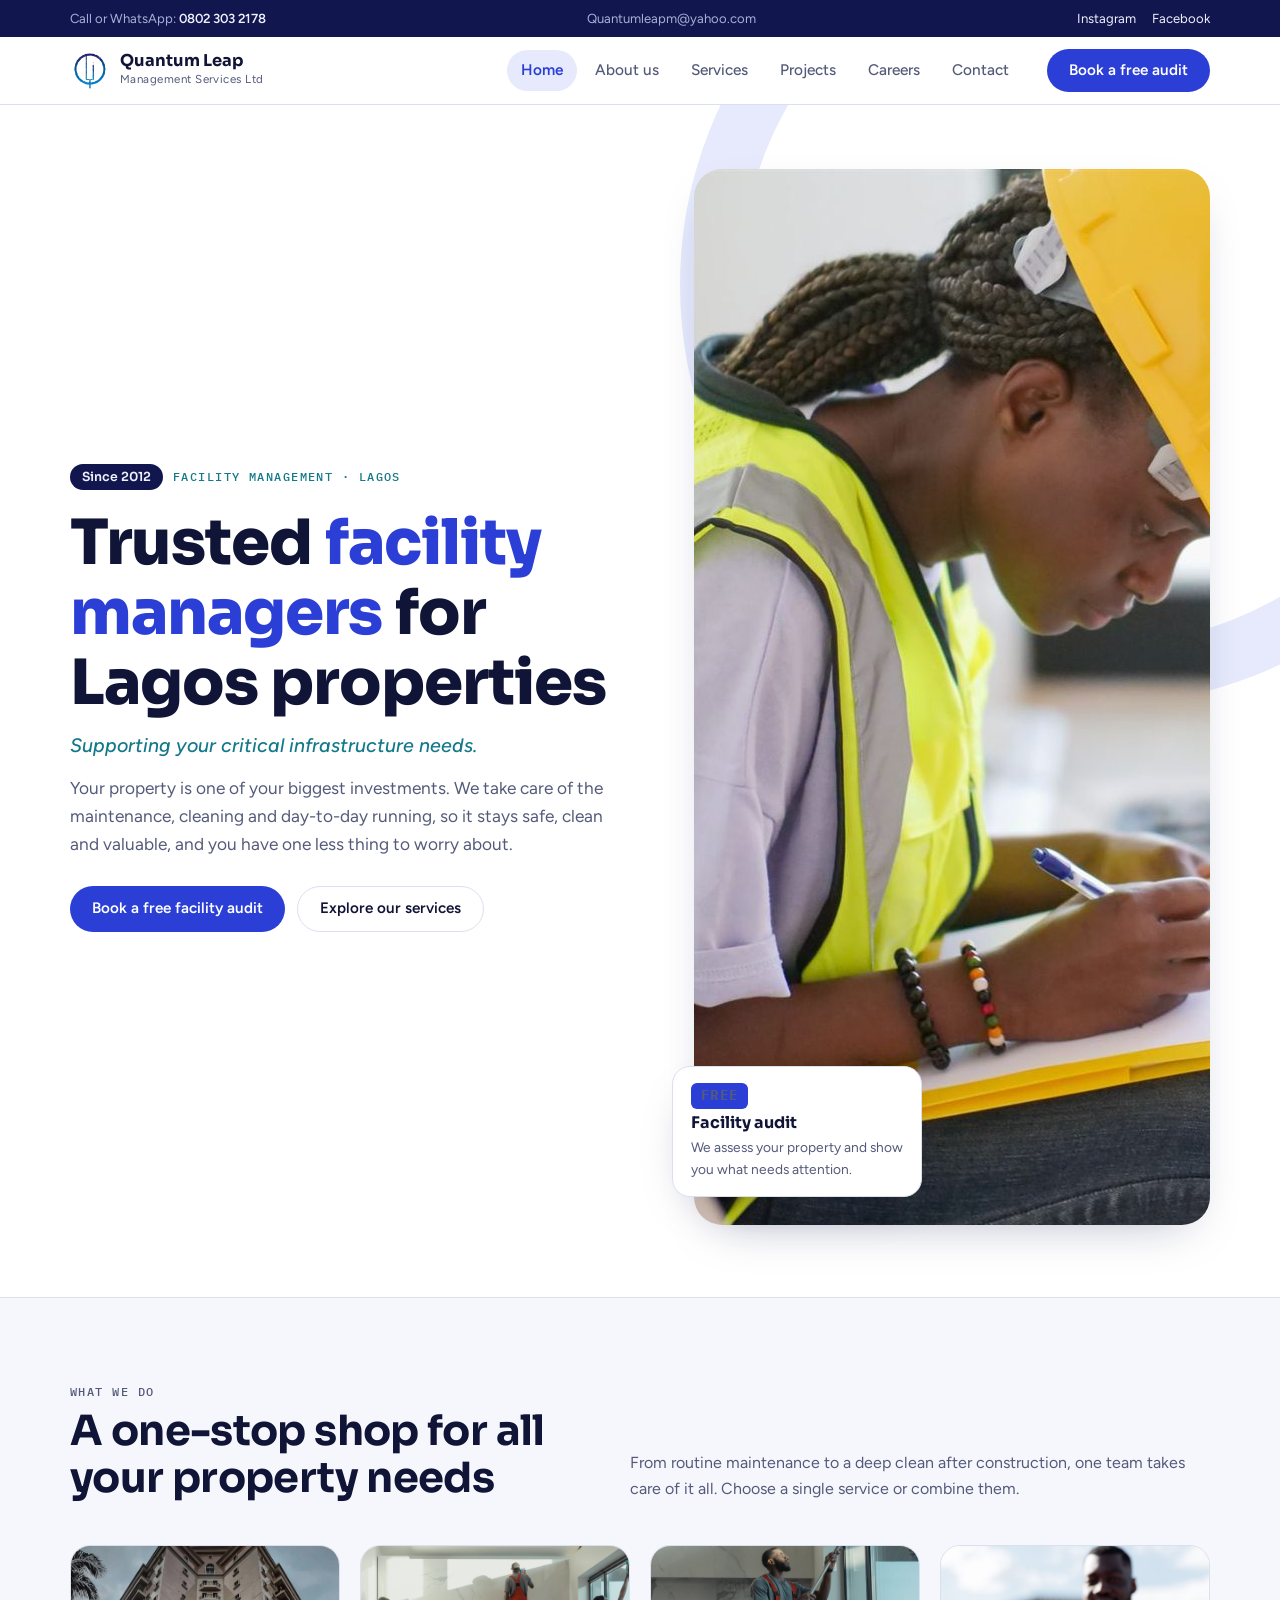
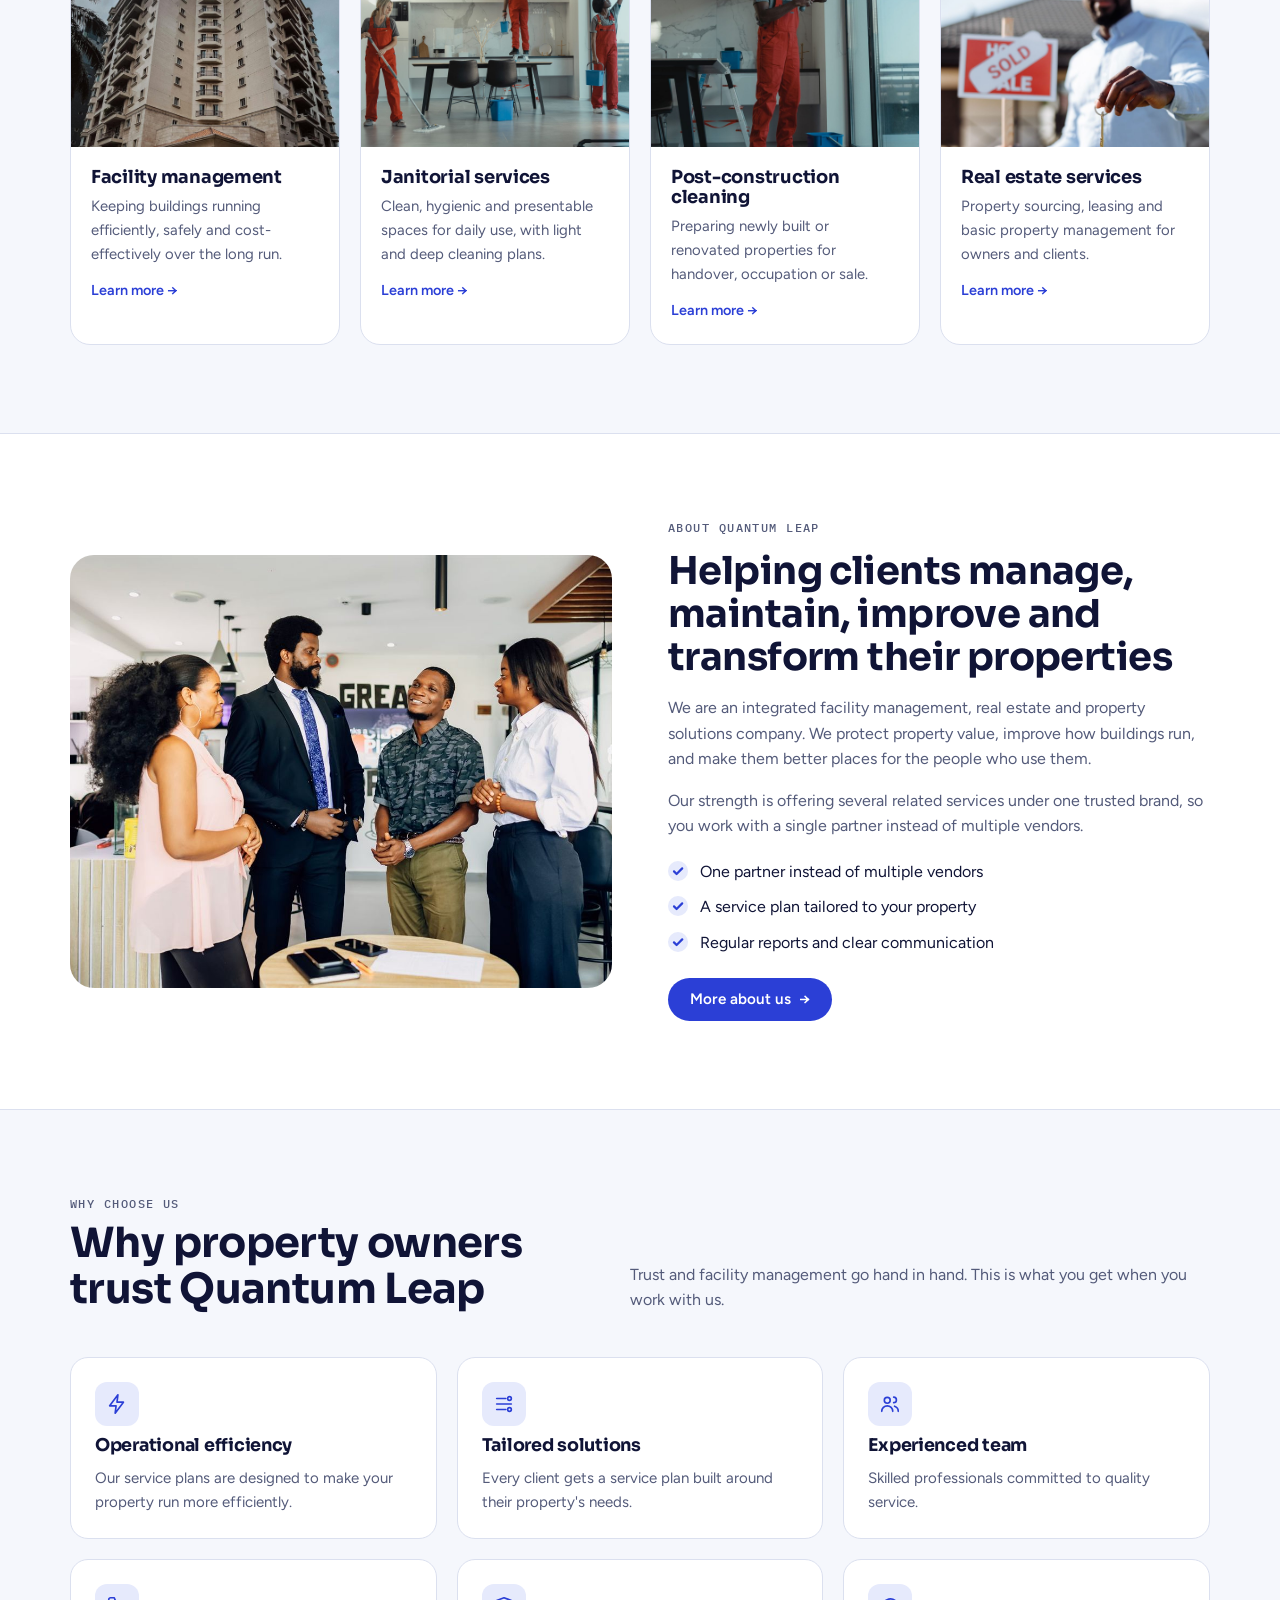
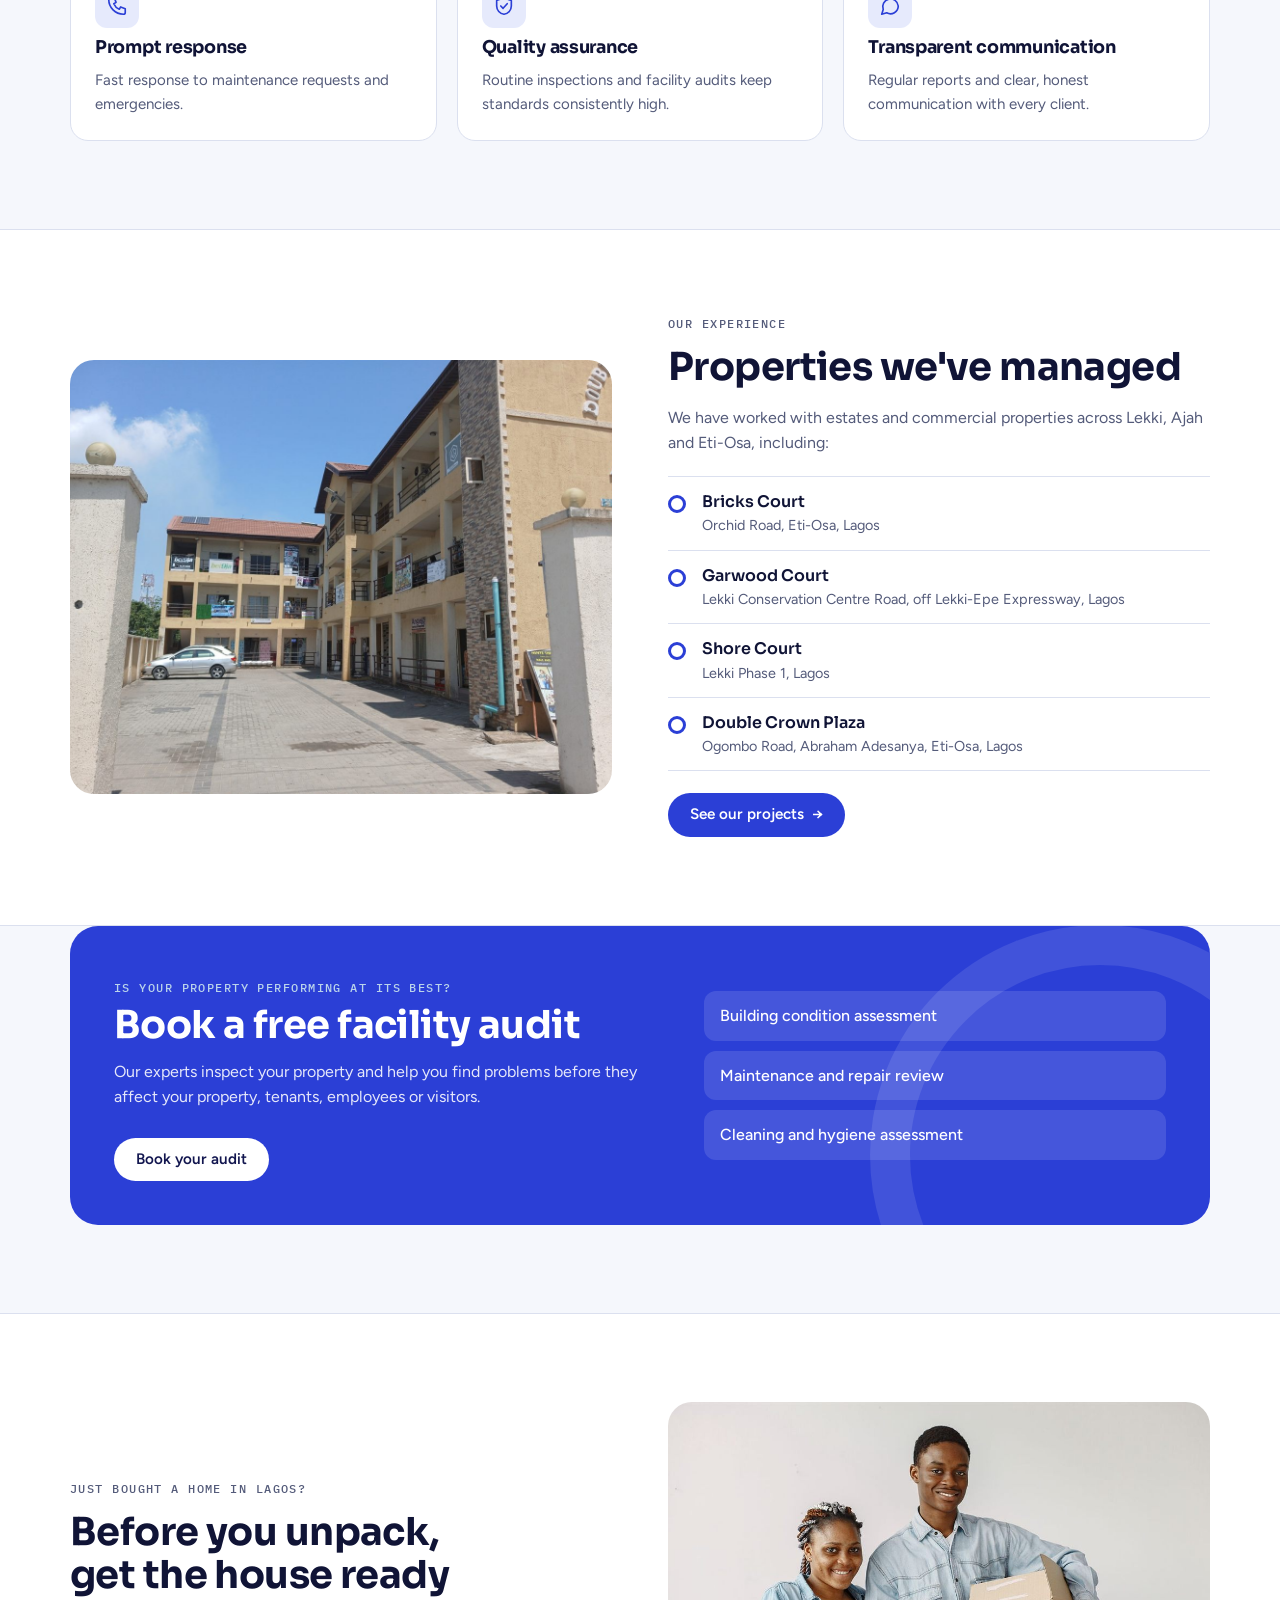
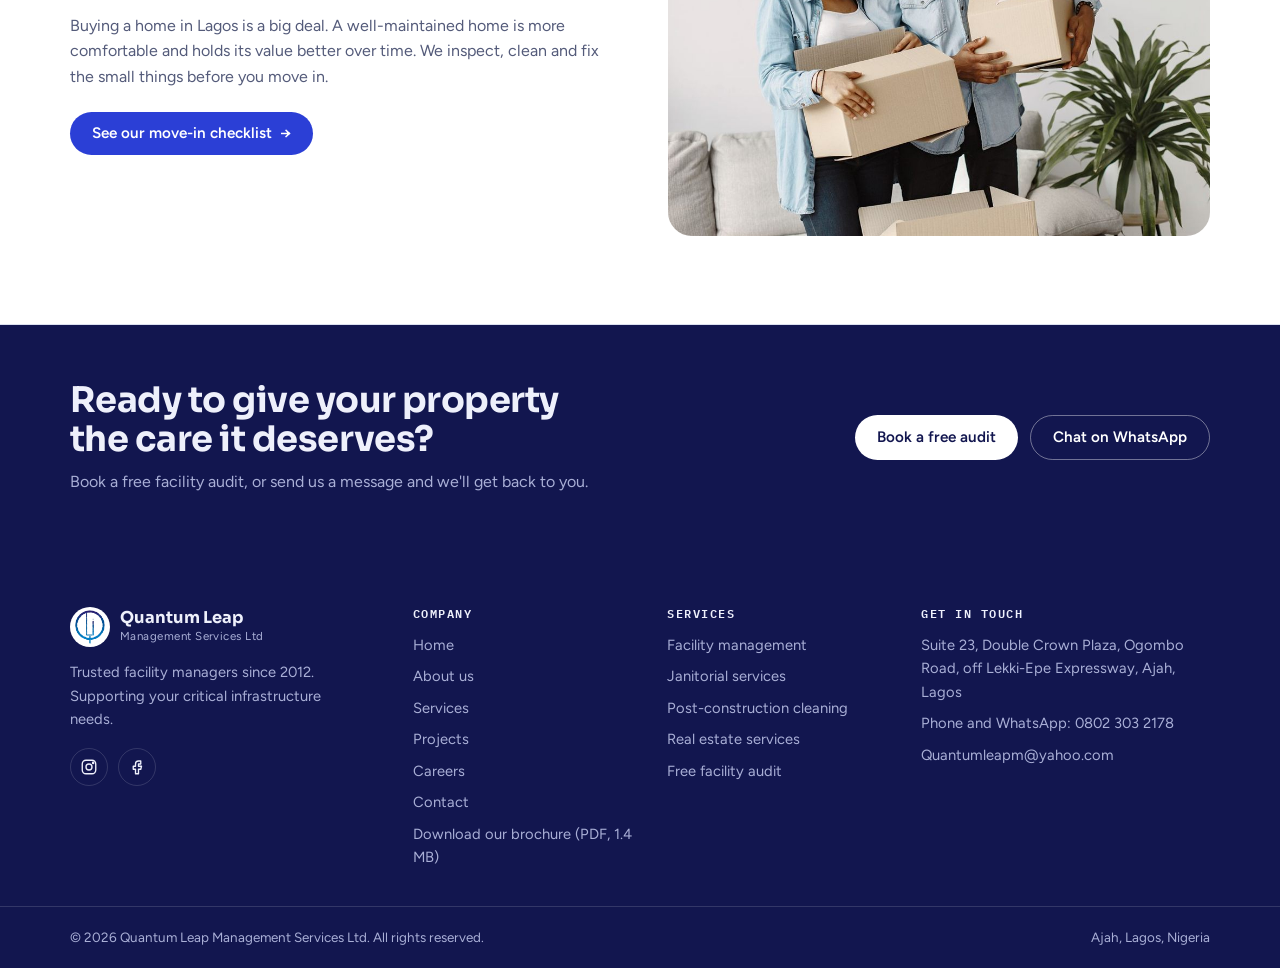
==== commit fad6bd6d: "Add a downloadable company brochure Serve a compressed copy of the 2026 brochure (9.1 MB -> 1.4 MB; " ====
--- a/site/index.html
+++ b/site/index.html
@@ -123,7 +123,7 @@
       <p>Trusted facility managers since 2012. Supporting your critical infrastructure needs.</p>
       <div class="social"><a href="https://www.instagram.com/quantum.leap.management/" target="_blank" rel="noopener" aria-label="Instagram"><svg width="18" height="18" viewBox="0 0 24 24" fill="none" stroke="currentColor" stroke-width="1.8" stroke-linecap="round" stroke-linejoin="round" aria-hidden="true"><rect x="3" y="3" width="18" height="18" rx="5"/><circle cx="12" cy="12" r="4"/><circle cx="17.5" cy="6.5" r=".8" fill="currentColor"/></svg></a><a href="https://www.facebook.com/quantumleapmgtservices/" target="_blank" rel="noopener" aria-label="Facebook"><svg width="18" height="18" viewBox="0 0 24 24" fill="none" stroke="currentColor" stroke-width="1.8" stroke-linecap="round" stroke-linejoin="round" aria-hidden="true"><path d="M14 8h3V4h-3a4 4 0 0 0-4 4v3H7v4h3v6h4v-6h3l1-4h-4V8z"/></svg></a></div>
     </div>
-    <div><h3>Company</h3><ul><li><a href="index.html">Home</a></li><li><a href="about.html">About us</a></li><li><a href="services.html">Services</a></li><li><a href="projects.html">Projects</a></li><li><a href="careers.html">Careers</a></li><li><a href="contact.html">Contact</a></li></ul></div>
+    <div><h3>Company</h3><ul><li><a href="index.html">Home</a></li><li><a href="about.html">About us</a></li><li><a href="services.html">Services</a></li><li><a href="projects.html">Projects</a></li><li><a href="careers.html">Careers</a></li><li><a href="contact.html">Contact</a></li><li><a href="downloads/Quantum-Leap-Brochure-2026.pdf" download>Download our brochure (PDF, 1.4 MB)</a></li></ul></div>
     <div><h3>Services</h3><ul><li><a href="facility-management.html">Facility management</a></li><li><a href="janitorial-services.html">Janitorial services</a></li><li><a href="post-construction-cleaning.html">Post-construction cleaning</a></li><li><a href="real-estate-services.html">Real estate services</a></li><li><a href="services.html#audit">Free facility audit</a></li></ul></div>
     <div><h3>Get in touch</h3><ul><li>Suite 23, Double Crown Plaza, Ogombo Road, off Lekki-Epe Expressway, Ajah, Lagos</li><li>Phone and WhatsApp: 0802 303 2178</li><li>Quantumleapm@yahoo.com</li></ul></div>
   </div>
--- a/site/styles.css
+++ b/site/styles.css
@@ -374,3 +374,12 @@
 .proj-body > p:not(.eyebrow):not(.proj-loc) { color: var(--muted); }
 .proj-loc { display: flex; gap: 8px; align-items: flex-start; color: var(--muted); font-size: .95rem; }
 .proj-loc svg { flex: none; margin-top: 2px; color: var(--royal); }
+
+/* Brochure download */
+.brochure-band { display: grid; grid-template-columns: auto 1fr auto; gap: 20px 24px; align-items: center; background: var(--surface); border: 1px solid var(--line); border-radius: 22px; padding: 26px 28px; }
+.brochure-band .ic { width: 56px; height: 56px; border-radius: 16px; background: var(--tint); color: var(--royal); display: grid; place-items: center; }
+.brochure-band h2 { font-size: clamp(1.3rem, 2.4vw, 1.6rem); }
+.brochure-band p { color: var(--muted); margin-top: 6px; max-width: 60ch; }
+.btn-note { font-weight: 500; opacity: .8; font-size: .82rem; }
+@media (max-width: 760px) { .brochure-band { grid-template-columns: 1fr; } }
+.c-card dd.note { grid-column: 2; font-weight: 400; font-size: .85rem; color: var(--muted); }
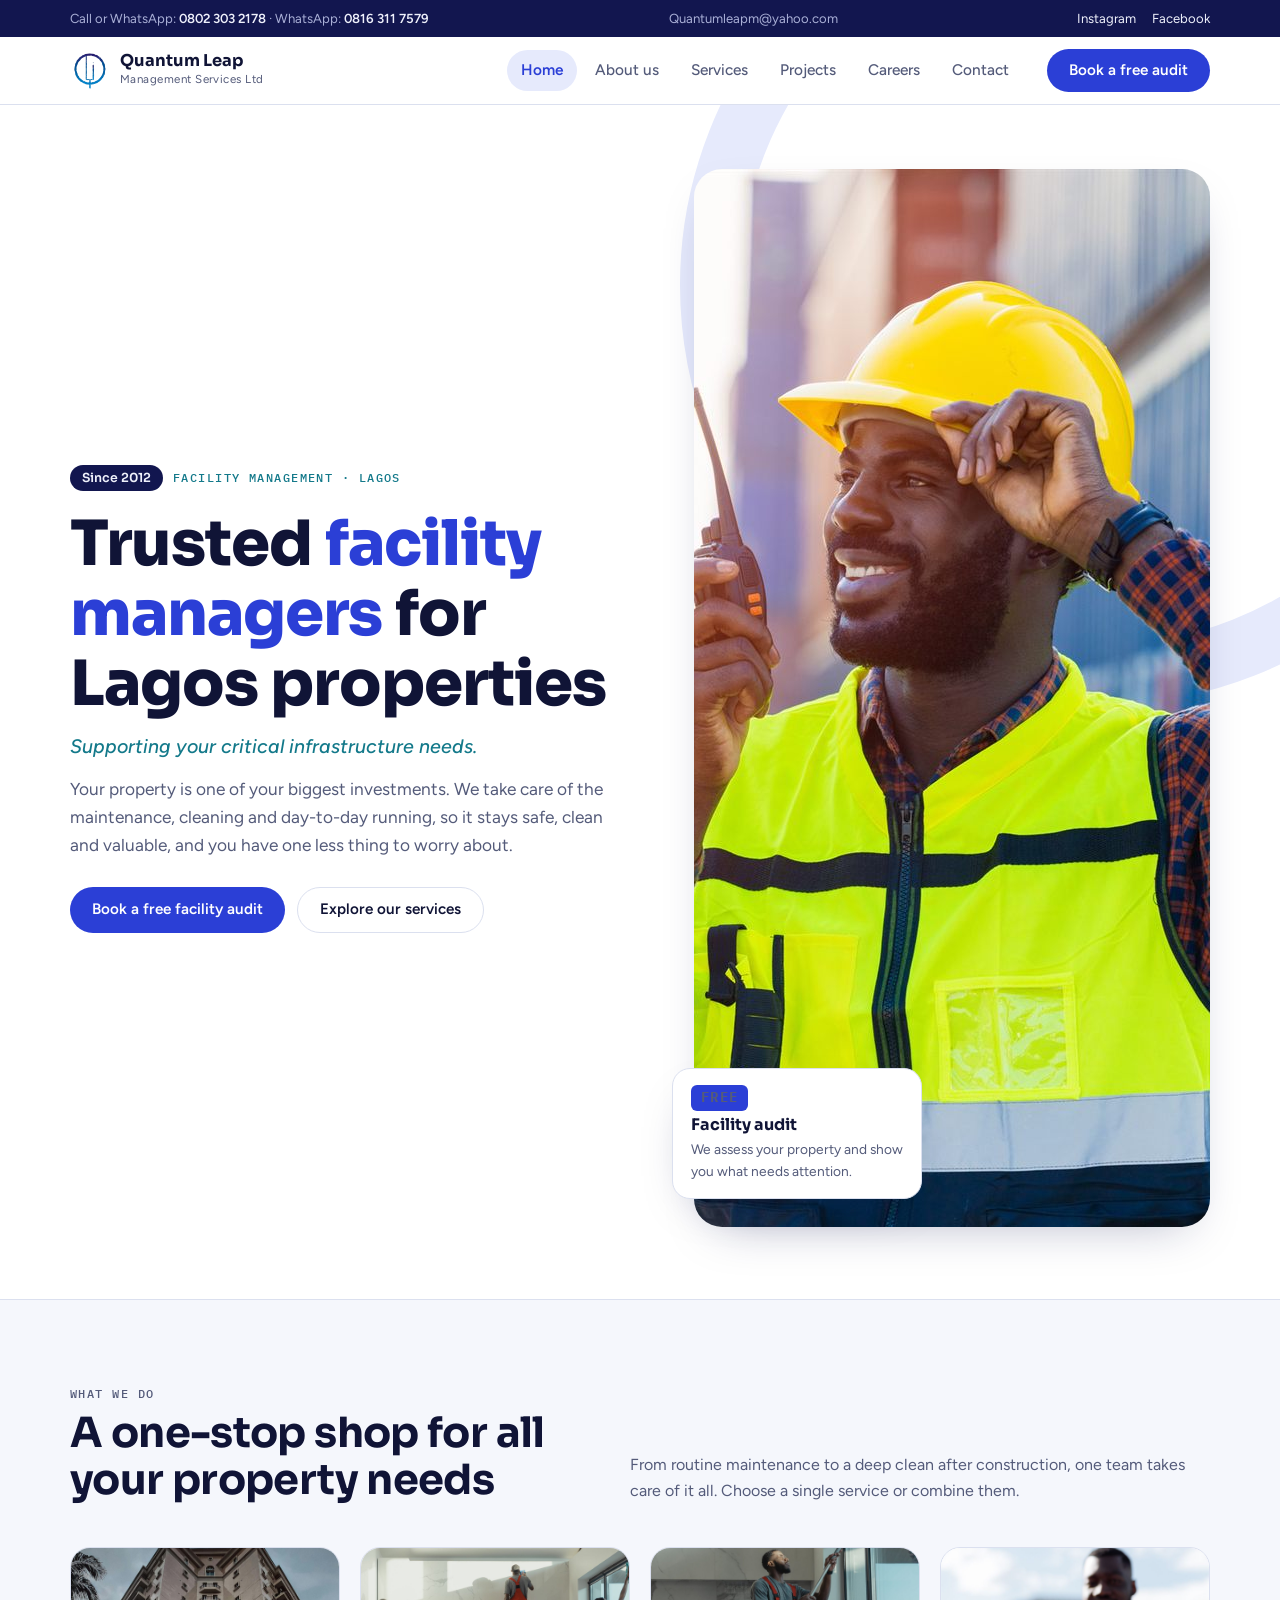
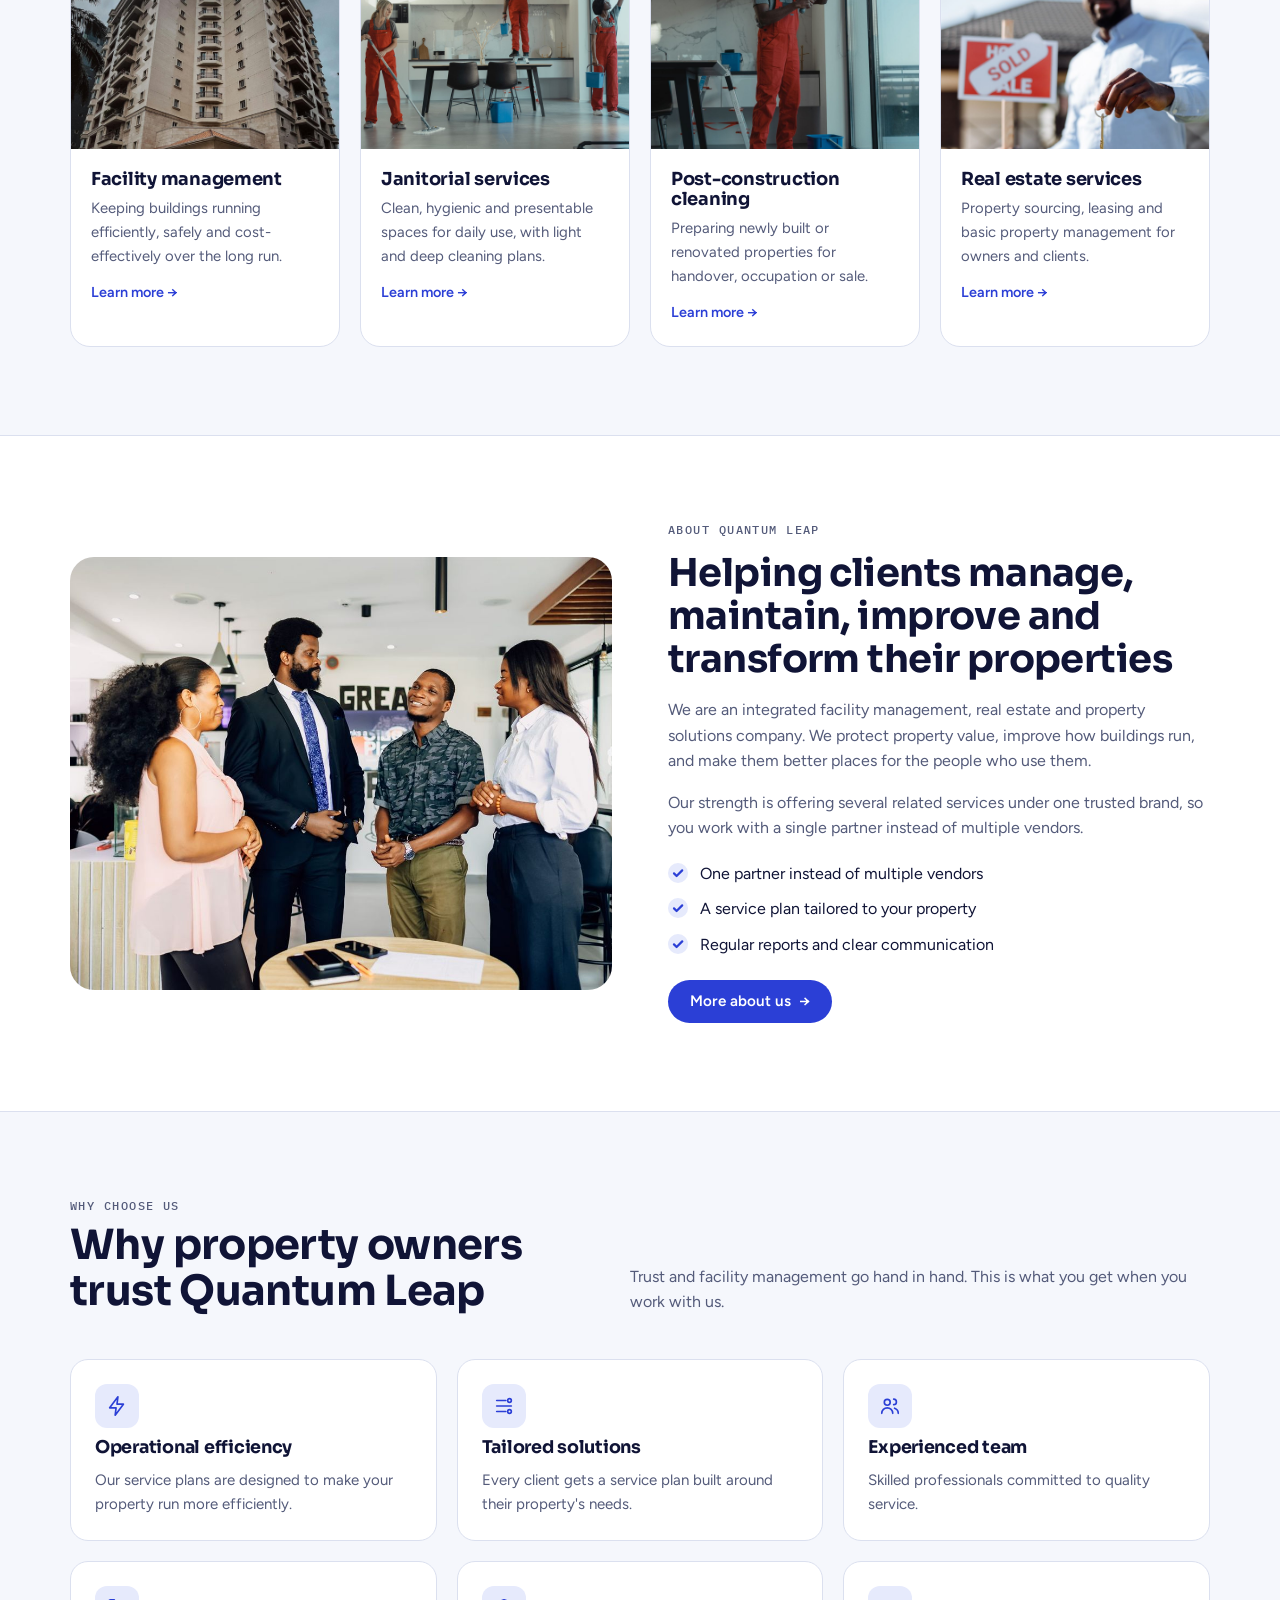
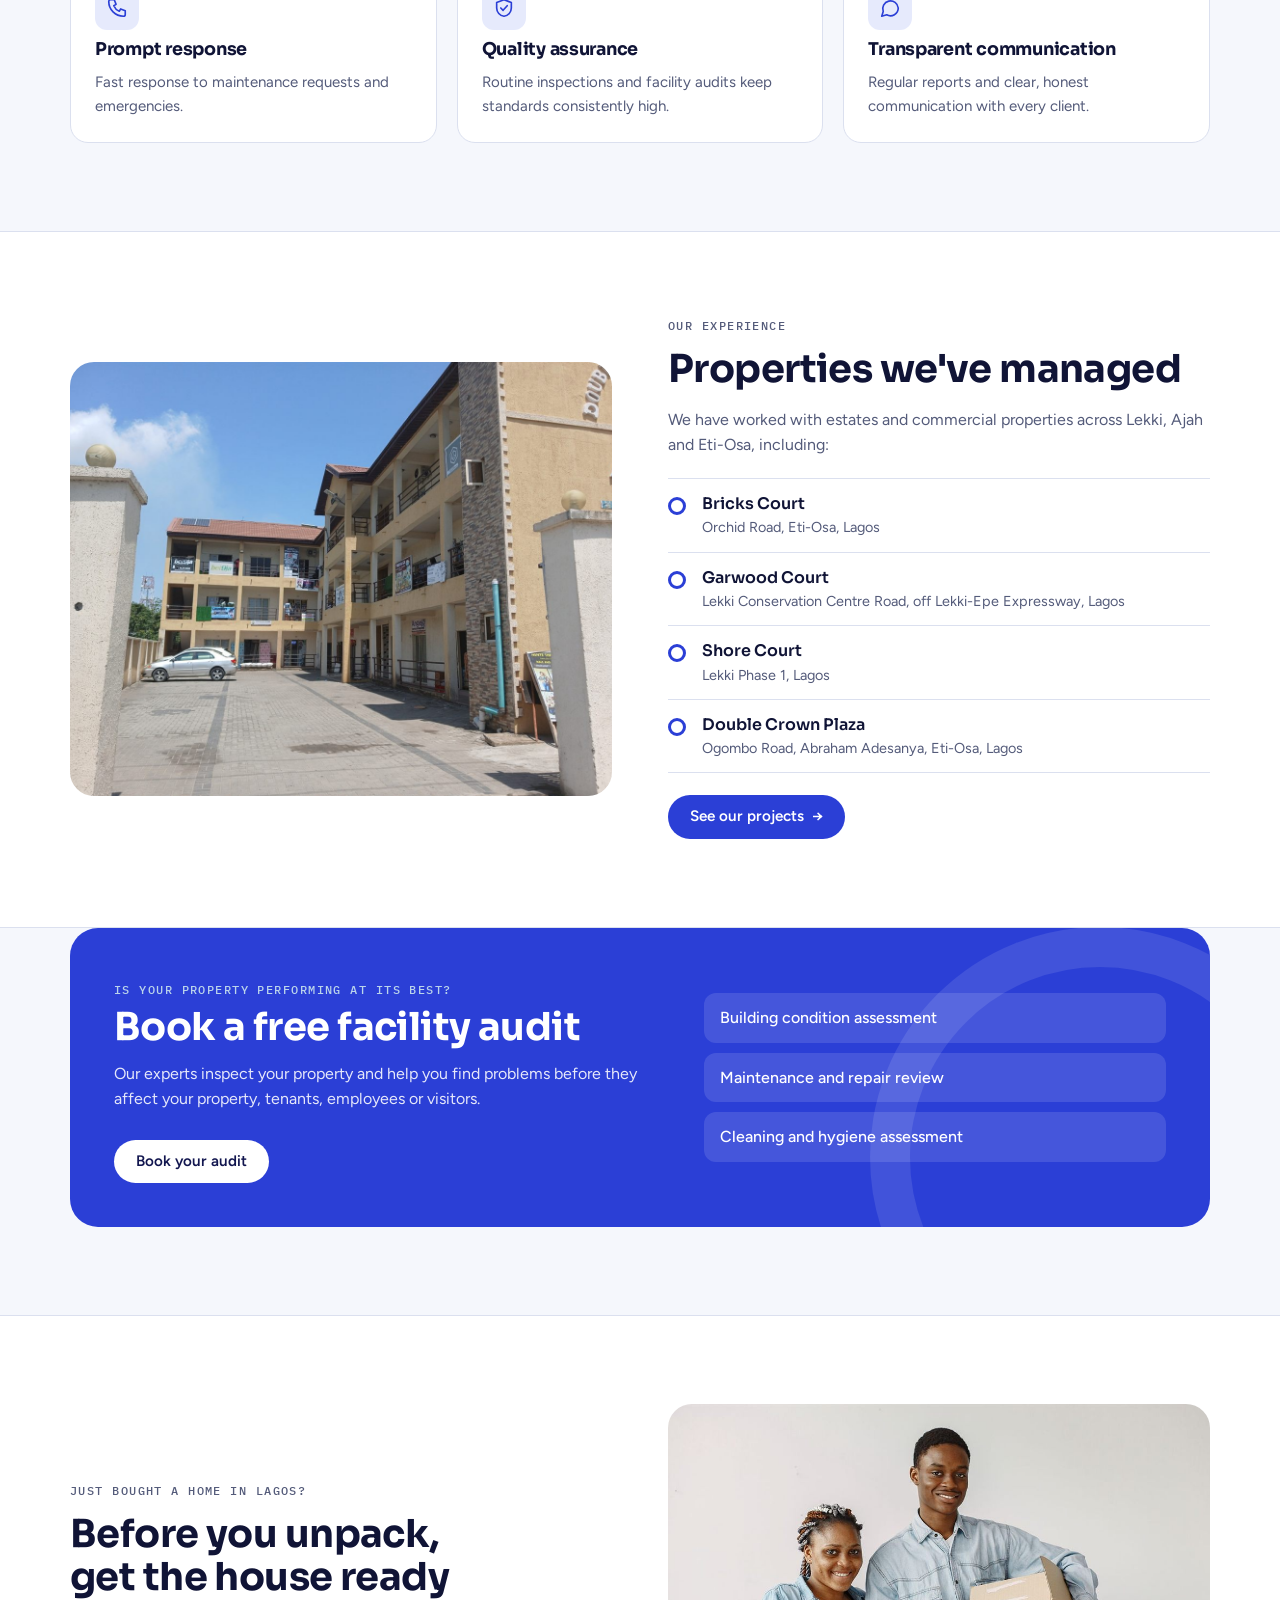
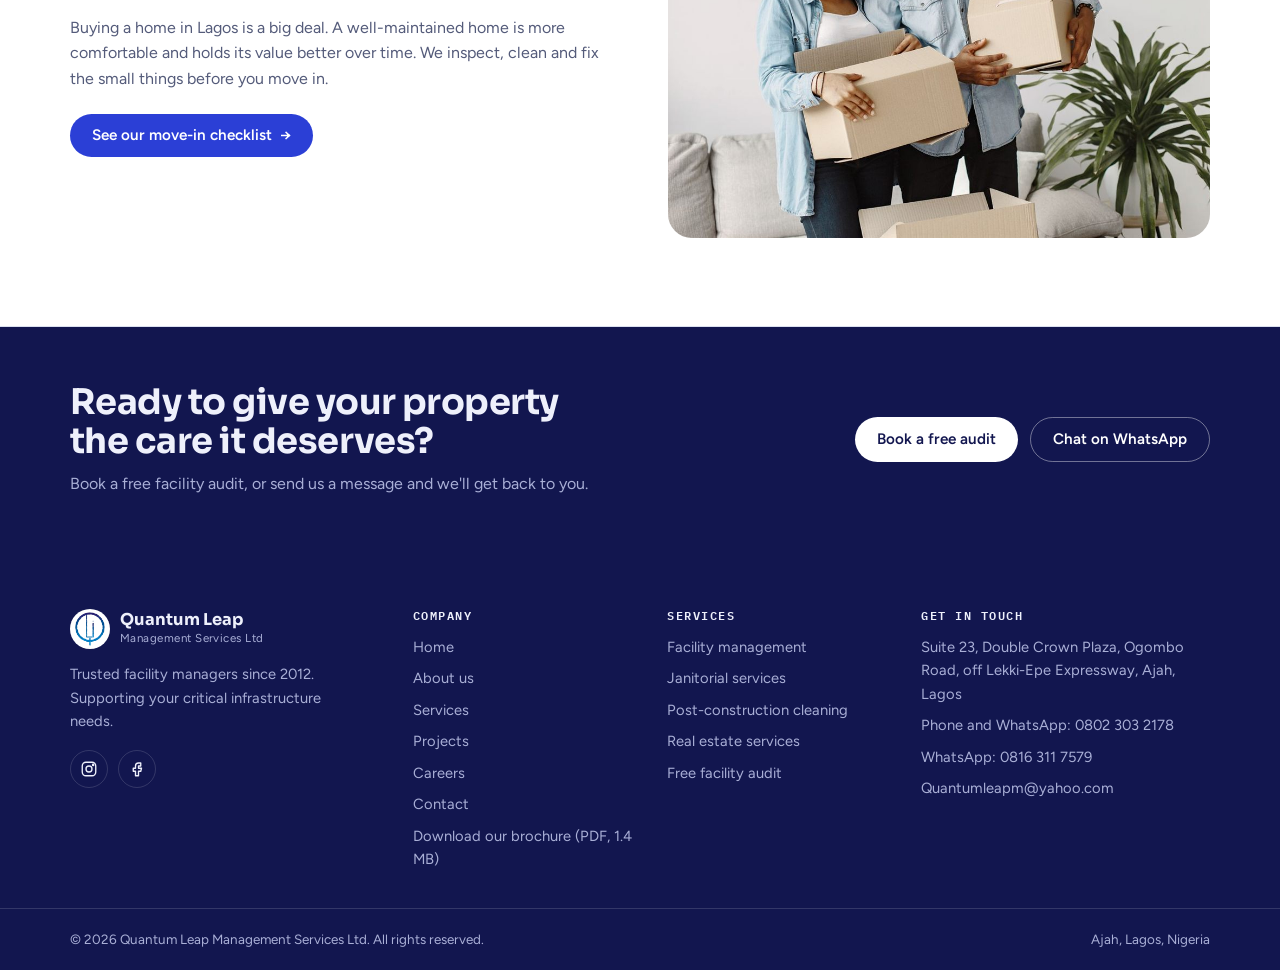
==== commit 308584f2: "New home banner photo and second WhatsApp number Use the engineer-with-walkie-talkie photo from the " ====
--- a/site/index.html
+++ b/site/index.html
@@ -3,8 +3,102 @@
 <head>
 <meta charset="utf-8">
 <meta name="viewport" content="width=device-width, initial-scale=1, viewport-fit=cover">
-<title>Quantum Leap Management Services</title>
-<meta name="description" content="Quantum Leap Management Services Ltd: facility management, janitorial services, post-construction cleaning and real estate services in Lagos, Nigeria. Since 2012.">
+<title>Quantum Leap Management Services | Facility Management in Lagos</title>
+<meta name="description" content="Facility management, janitorial services, post-construction cleaning and real estate services for estates, offices and homes in Lagos. Book a free facility audit.">
+<link rel="canonical" href="https://quantum-leap-website.vercel.app/">
+<meta name="theme-color" content="#12164f">
+<meta property="og:type" content="website">
+<meta property="og:site_name" content="Quantum Leap Management Services">
+<meta property="og:locale" content="en_NG">
+<meta property="og:title" content="Quantum Leap Management Services | Facility Management in Lagos">
+<meta property="og:description" content="Facility management, janitorial services, post-construction cleaning and real estate services for estates, offices and homes in Lagos. Book a free facility audit.">
+<meta property="og:url" content="https://quantum-leap-website.vercel.app/">
+<meta property="og:image" content="https://quantum-leap-website.vercel.app/img/og-image.jpg">
+<meta property="og:image:width" content="1200">
+<meta property="og:image:height" content="630">
+<meta property="og:image:alt" content="Quantum Leap Management Services: facility management and cleaning in Lagos">
+<meta name="twitter:card" content="summary_large_image">
+<meta name="twitter:title" content="Quantum Leap Management Services | Facility Management in Lagos">
+<meta name="twitter:description" content="Facility management, janitorial services, post-construction cleaning and real estate services for estates, offices and homes in Lagos. Book a free facility audit.">
+<meta name="twitter:image" content="https://quantum-leap-website.vercel.app/img/og-image.jpg">
+<script type="application/ld+json">
+{
+ "@context": "https://schema.org",
+ "@graph": [
+  {
+   "@type": "ProfessionalService",
+   "@id": "https://quantum-leap-website.vercel.app/#business",
+   "name": "Quantum Leap Management Services Ltd",
+   "alternateName": "Quantum Leap Management Services",
+   "description": "Integrated facility management, real estate and property solutions company in Lagos, Nigeria.",
+   "slogan": "Supporting your critical infrastructure needs.",
+   "url": "https://quantum-leap-website.vercel.app/",
+   "logo": "https://quantum-leap-website.vercel.app/img/logo.png",
+   "image": [
+    "https://quantum-leap-website.vercel.app/img/og-image.jpg",
+    "https://quantum-leap-website.vercel.app/img/double-crown-plaza.jpg"
+   ],
+   "telephone": "+2348023032178",
+   "email": "Quantumleapm@yahoo.com",
+   "address": {
+    "@type": "PostalAddress",
+    "streetAddress": "Suite 23, Double Crown Plaza, Ogombo Road, off Lekki-Epe Expressway",
+    "addressLocality": "Ajah",
+    "addressRegion": "Lagos",
+    "addressCountry": "NG"
+   },
+   "areaServed": [
+    {
+     "@type": "City",
+     "name": "Lagos"
+    }
+   ],
+   "sameAs": [
+    "https://www.instagram.com/quantum.leap.management/",
+    "https://www.facebook.com/quantumleapmgtservices/"
+   ],
+   "hasOfferCatalog": {
+    "@type": "OfferCatalog",
+    "name": "Services",
+    "itemListElement": [
+     {
+      "@type": "Offer",
+      "itemOffered": {
+       "@type": "Service",
+       "name": "Facility management",
+       "url": "https://quantum-leap-website.vercel.app/facility-management"
+      }
+     },
+     {
+      "@type": "Offer",
+      "itemOffered": {
+       "@type": "Service",
+       "name": "Janitorial services",
+       "url": "https://quantum-leap-website.vercel.app/janitorial-services"
+      }
+     },
+     {
+      "@type": "Offer",
+      "itemOffered": {
+       "@type": "Service",
+       "name": "Post-construction cleaning",
+       "url": "https://quantum-leap-website.vercel.app/post-construction-cleaning"
+      }
+     },
+     {
+      "@type": "Offer",
+      "itemOffered": {
+       "@type": "Service",
+       "name": "Real estate services",
+       "url": "https://quantum-leap-website.vercel.app/real-estate-services"
+      }
+     }
+    ]
+   }
+  }
+ ]
+}
+</script>
 <link rel="preconnect" href="https://fonts.googleapis.com">
 <link rel="preconnect" href="https://fonts.gstatic.com" crossorigin>
 <link rel="stylesheet" href="https://fonts.googleapis.com/css2?family=Sora:wght@400;600;700;800&family=Figtree:ital,wght@0,400;0,500;0,600;1,500&family=IBM+Plex+Mono:wght@400;500&display=swap">
@@ -14,7 +108,7 @@
 </head>
 <body>
 <div class="strip"><div class="wrap">
-  <span>Call or WhatsApp: <b>0802 303 2178</b></span>
+  <span>Call or WhatsApp: <b>0802 303 2178</b><span class="hide-sm"> · WhatsApp: <b>0816 311 7579</b></span></span>
   <span class="hide-sm">Quantumleapm@yahoo.com</span>
   <span class="socials-mini"><a href="https://www.instagram.com/quantum.leap.management/" target="_blank" rel="noopener">Instagram</a><a href="https://www.facebook.com/quantumleapmgtservices/" target="_blank" rel="noopener">Facebook</a></span>
 </div></div>
@@ -34,7 +128,7 @@
     <div class="ctas"><a class="btn btn-primary" href="contact.html#audit">Book a free facility audit</a><a class="btn btn-ghost" href="services.html">Explore our services</a></div>
   </div>
   <div class="hero-media">
-    <img class="main-img" src="img/hero.jpg" alt="Engineer in a hard hat and safety vest filling in an inspection checklist" width="1100" height="1056">
+    <img class="main-img" src="img/hero.jpg" alt="Smiling engineer in a hard hat and safety vest talking on a walkie-talkie on site" width="1100" height="1058">
     <div class="badge"><span class="stamp">Free</span><b>Facility audit</b><span>We assess your property and show you what needs attention.</span></div>
   </div>
 </div></section>
@@ -125,7 +219,7 @@
     </div>
     <div><h3>Company</h3><ul><li><a href="index.html">Home</a></li><li><a href="about.html">About us</a></li><li><a href="services.html">Services</a></li><li><a href="projects.html">Projects</a></li><li><a href="careers.html">Careers</a></li><li><a href="contact.html">Contact</a></li><li><a href="downloads/Quantum-Leap-Brochure-2026.pdf" download>Download our brochure (PDF, 1.4 MB)</a></li></ul></div>
     <div><h3>Services</h3><ul><li><a href="facility-management.html">Facility management</a></li><li><a href="janitorial-services.html">Janitorial services</a></li><li><a href="post-construction-cleaning.html">Post-construction cleaning</a></li><li><a href="real-estate-services.html">Real estate services</a></li><li><a href="services.html#audit">Free facility audit</a></li></ul></div>
-    <div><h3>Get in touch</h3><ul><li>Suite 23, Double Crown Plaza, Ogombo Road, off Lekki-Epe Expressway, Ajah, Lagos</li><li>Phone and WhatsApp: 0802 303 2178</li><li>Quantumleapm@yahoo.com</li></ul></div>
+    <div><h3>Get in touch</h3><ul><li>Suite 23, Double Crown Plaza, Ogombo Road, off Lekki-Epe Expressway, Ajah, Lagos</li><li>Phone and WhatsApp: 0802 303 2178</li><li>WhatsApp: 0816 311 7579</li><li>Quantumleapm@yahoo.com</li></ul></div>
   </div>
   <div class="bottom"><div class="wrap"><span>© <span id="year">2026</span> Quantum Leap Management Services Ltd. All rights reserved.</span><span>Ajah, Lagos, Nigeria</span></div></div>
 </footer>
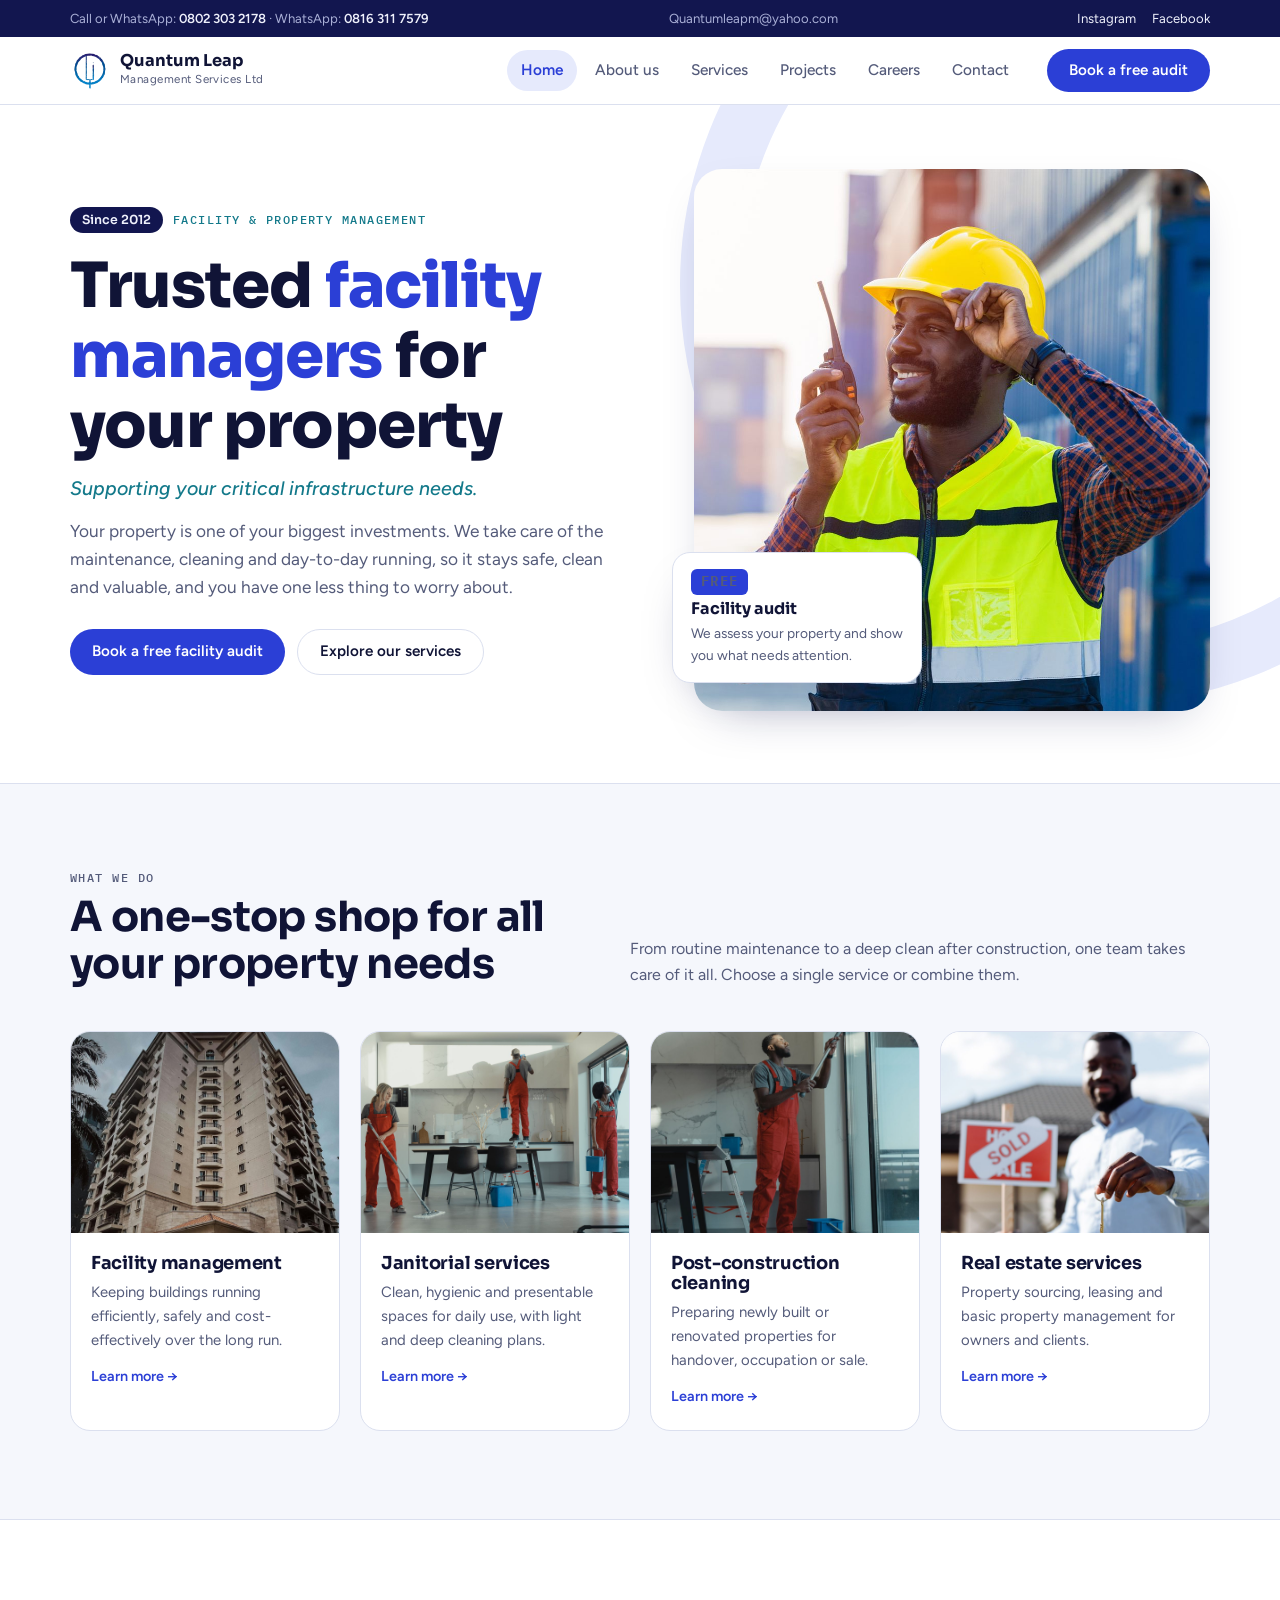
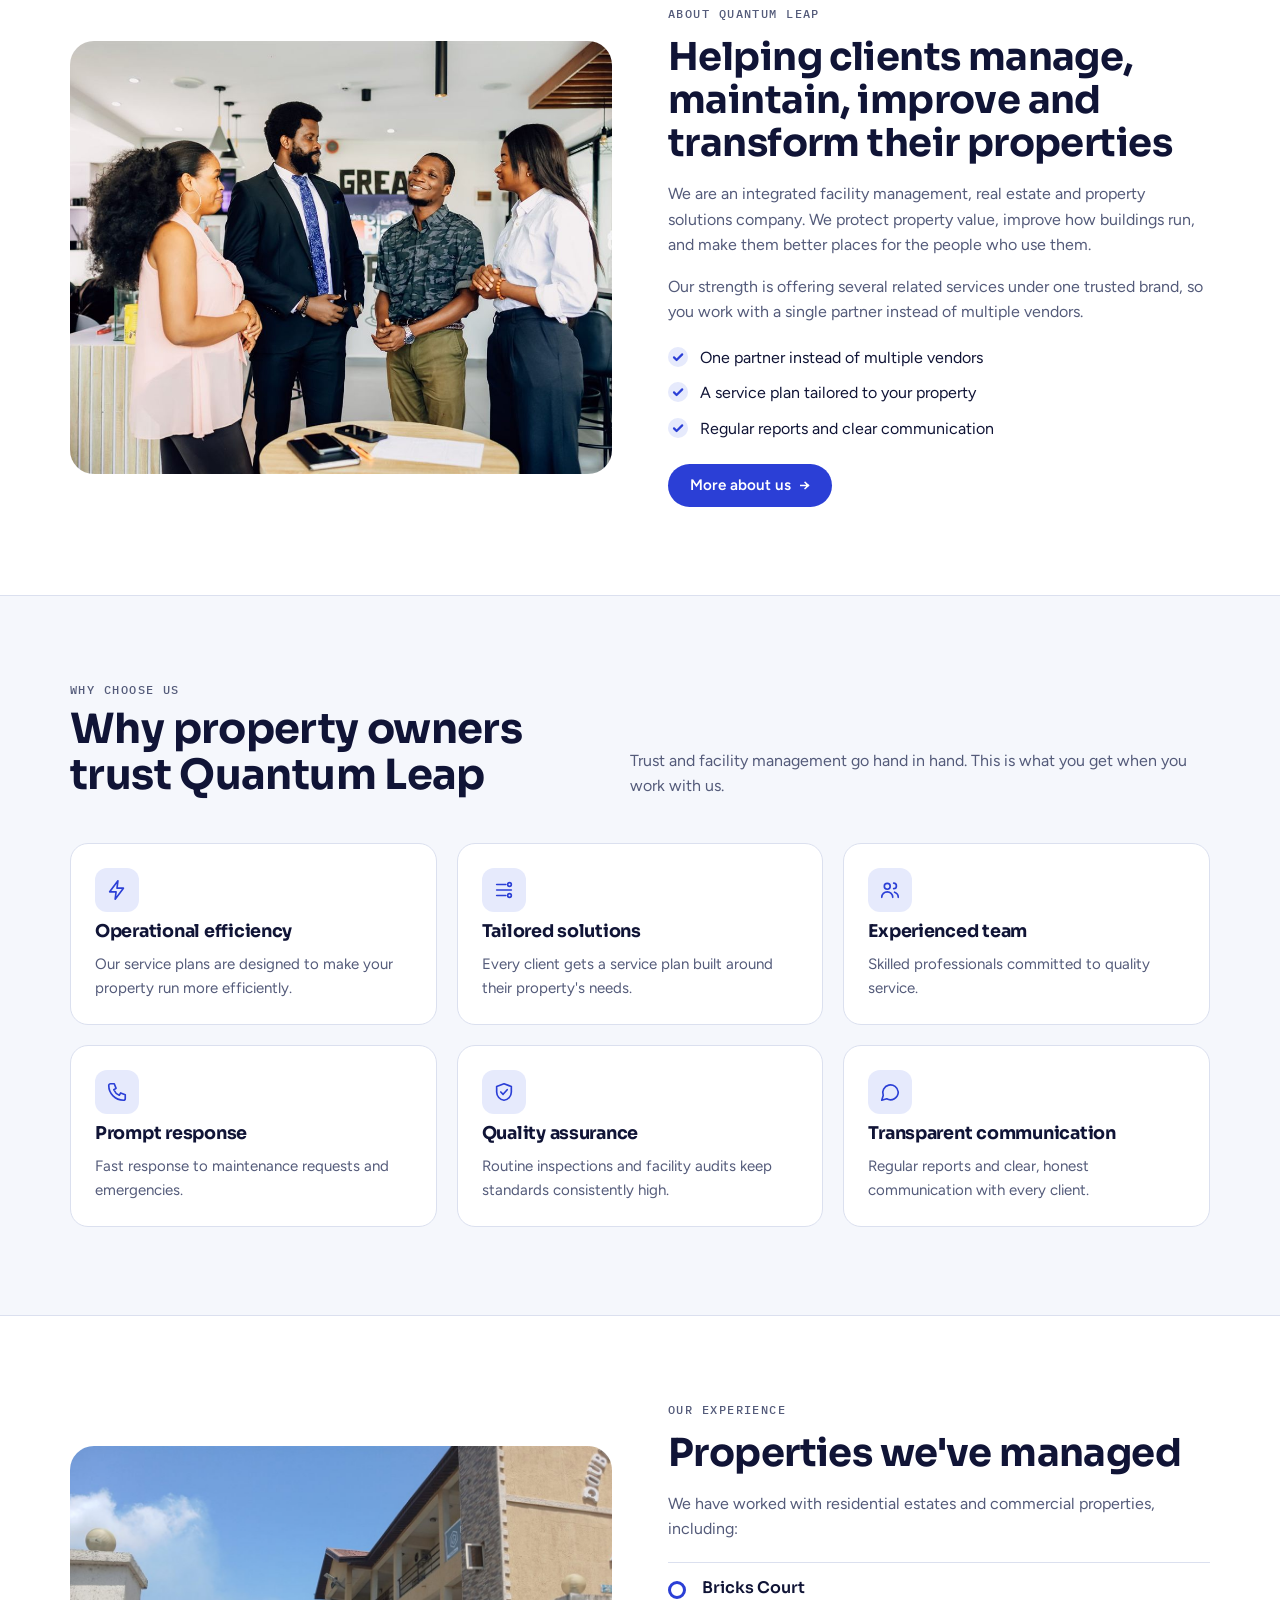
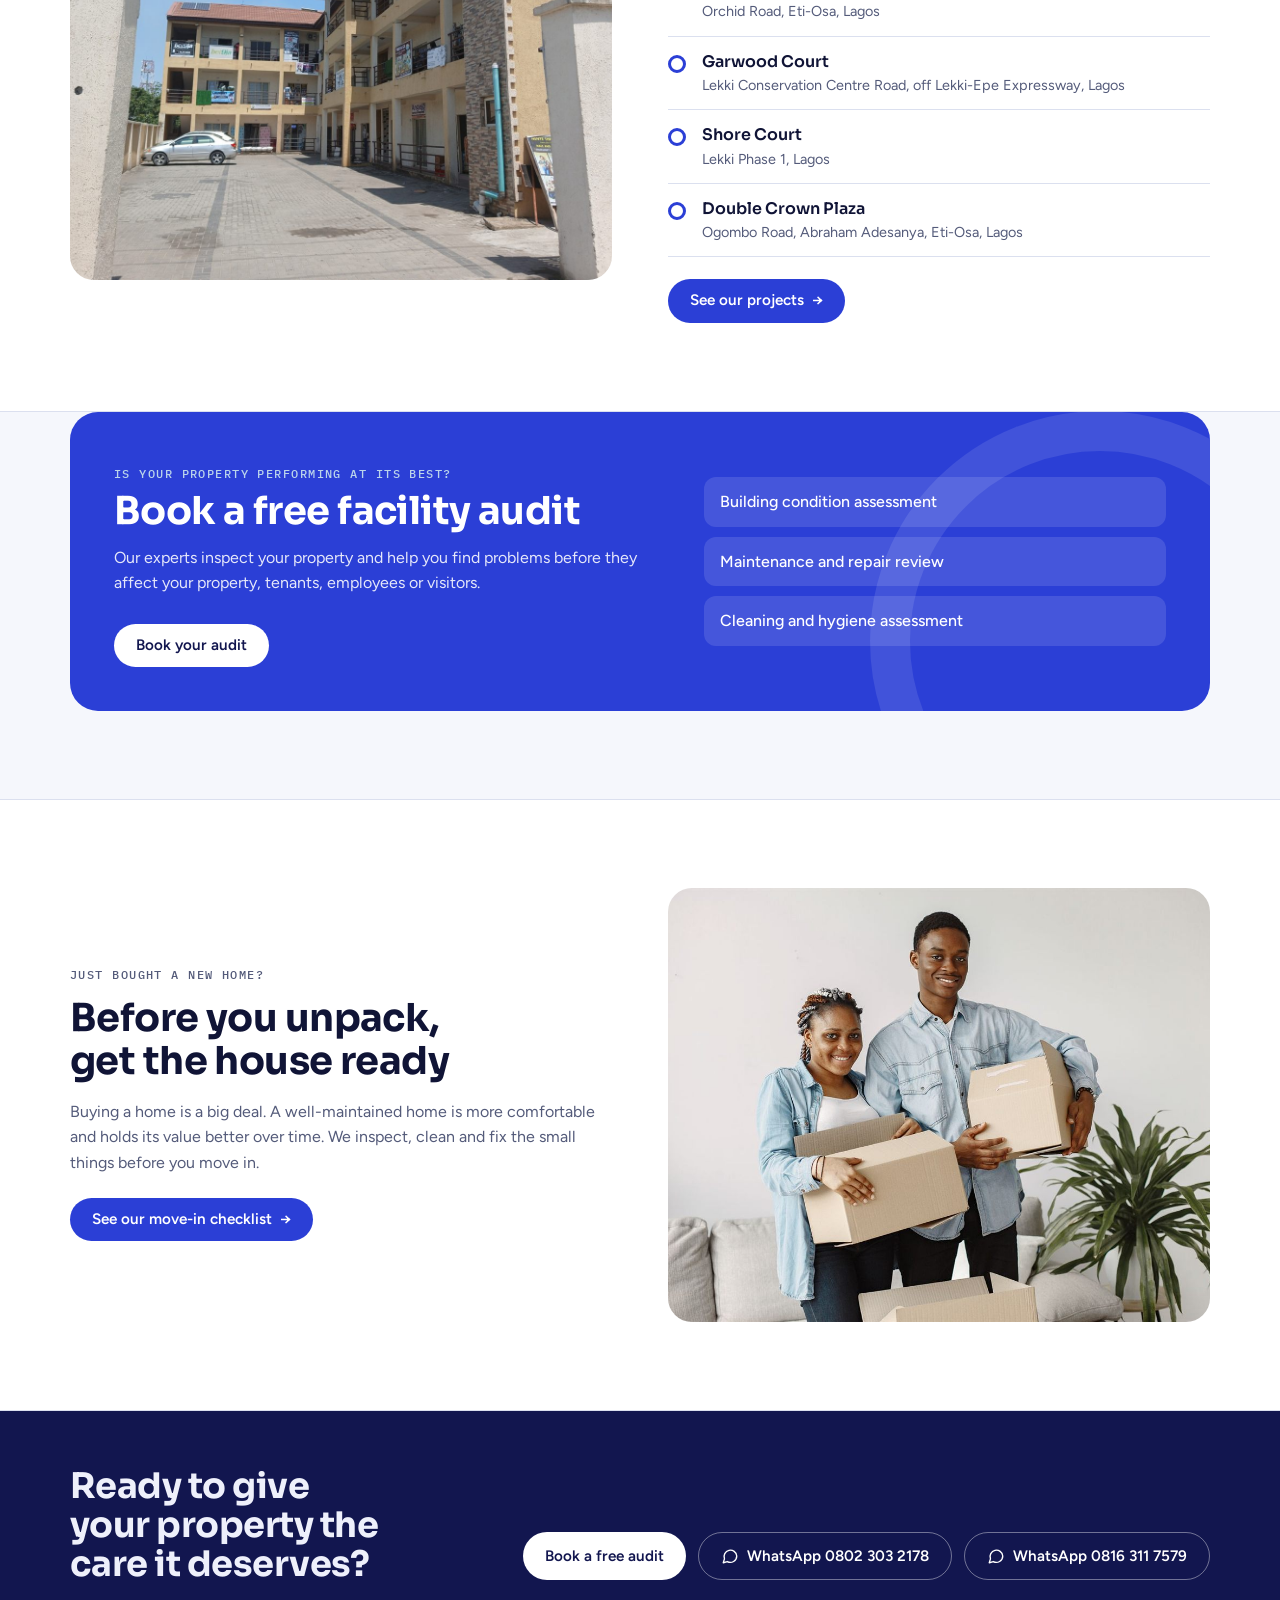
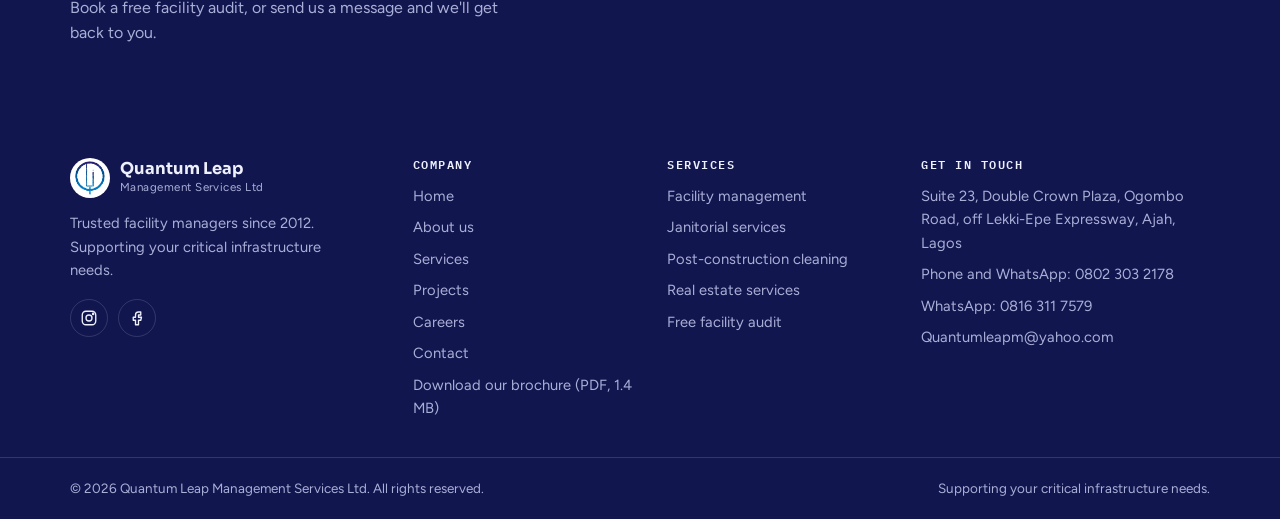
==== commit feb160d1: "Use both WhatsApp numbers and drop Lagos-only marketing wording - "Chat on WhatsApp" buttons become " ====
--- a/site/index.html
+++ b/site/index.html
@@ -3,23 +3,23 @@
 <head>
 <meta charset="utf-8">
 <meta name="viewport" content="width=device-width, initial-scale=1, viewport-fit=cover">
-<title>Quantum Leap Management Services | Facility Management in Lagos</title>
-<meta name="description" content="Facility management, janitorial services, post-construction cleaning and real estate services for estates, offices and homes in Lagos. Book a free facility audit.">
+<title>Quantum Leap Management Services | Facility & Property Management</title>
+<meta name="description" content="Facility management, janitorial services, post-construction cleaning and real estate services for estates, offices, commercial buildings and homes. Book a free facility audit.">
 <link rel="canonical" href="https://quantum-leap-website.vercel.app/">
 <meta name="theme-color" content="#12164f">
 <meta property="og:type" content="website">
 <meta property="og:site_name" content="Quantum Leap Management Services">
 <meta property="og:locale" content="en_NG">
-<meta property="og:title" content="Quantum Leap Management Services | Facility Management in Lagos">
-<meta property="og:description" content="Facility management, janitorial services, post-construction cleaning and real estate services for estates, offices and homes in Lagos. Book a free facility audit.">
+<meta property="og:title" content="Quantum Leap Management Services | Facility &amp; Property Management">
+<meta property="og:description" content="Facility management, janitorial services, post-construction cleaning and real estate services for estates, offices, commercial buildings and homes. Book a free facility audit.">
 <meta property="og:url" content="https://quantum-leap-website.vercel.app/">
 <meta property="og:image" content="https://quantum-leap-website.vercel.app/img/og-image.jpg">
 <meta property="og:image:width" content="1200">
 <meta property="og:image:height" content="630">
-<meta property="og:image:alt" content="Quantum Leap Management Services: facility management and cleaning in Lagos">
+<meta property="og:image:alt" content="Quantum Leap Management Services: facility management and cleaning services">
 <meta name="twitter:card" content="summary_large_image">
-<meta name="twitter:title" content="Quantum Leap Management Services | Facility Management in Lagos">
-<meta name="twitter:description" content="Facility management, janitorial services, post-construction cleaning and real estate services for estates, offices and homes in Lagos. Book a free facility audit.">
+<meta name="twitter:title" content="Quantum Leap Management Services | Facility &amp; Property Management">
+<meta name="twitter:description" content="Facility management, janitorial services, post-construction cleaning and real estate services for estates, offices, commercial buildings and homes. Book a free facility audit.">
 <meta name="twitter:image" content="https://quantum-leap-website.vercel.app/img/og-image.jpg">
 <script type="application/ld+json">
 {
@@ -30,7 +30,7 @@
    "@id": "https://quantum-leap-website.vercel.app/#business",
    "name": "Quantum Leap Management Services Ltd",
    "alternateName": "Quantum Leap Management Services",
-   "description": "Integrated facility management, real estate and property solutions company in Lagos, Nigeria.",
+   "description": "Integrated facility management, real estate and property solutions company.",
    "slogan": "Supporting your critical infrastructure needs.",
    "url": "https://quantum-leap-website.vercel.app/",
    "logo": "https://quantum-leap-website.vercel.app/img/logo.png",
@@ -47,12 +47,6 @@
     "addressRegion": "Lagos",
     "addressCountry": "NG"
    },
-   "areaServed": [
-    {
-     "@type": "City",
-     "name": "Lagos"
-    }
-   ],
    "sameAs": [
     "https://www.instagram.com/quantum.leap.management/",
     "https://www.facebook.com/quantumleapmgtservices/"
@@ -121,8 +115,8 @@
 <main>
 <section class="hero"><div class="wrap">
   <div>
-    <div class="since"><span>Since 2012</span><p class="eyebrow">Facility management · Lagos</p></div>
-    <h1>Trusted <span>facility managers</span> for Lagos properties</h1>
+    <div class="since"><span>Since 2012</span><p class="eyebrow">Facility &amp; property management</p></div>
+    <h1>Trusted <span>facility managers</span> for your property</h1>
     <p class="tagline">Supporting your critical infrastructure needs.</p>
     <p class="lede">Your property is one of your biggest investments. We take care of the maintenance, cleaning and day-to-day running, so it stays safe, clean and valuable, and you have one less thing to worry about.</p>
     <div class="ctas"><a class="btn btn-primary" href="contact.html#audit">Book a free facility audit</a><a class="btn btn-ghost" href="services.html">Explore our services</a></div>
@@ -139,7 +133,7 @@
     <p>From routine maintenance to a deep clean after construction, one team takes care of it all. Choose a single service or combine them.</p>
   </div>
   <div class="svc-grid">
-    <a class="svc-card" href="facility-management.html"><img src="img/facility.jpg" alt="Residential high-rise in Lagos" loading="lazy"><div class="body"><h3>Facility management</h3><p>Keeping buildings running efficiently, safely and cost-effectively over the long run.</p><span class="more arrow">Learn more </span></div></a>
+    <a class="svc-card" href="facility-management.html"><img src="img/facility.jpg" alt="Residential high-rise apartment building" loading="lazy"><div class="body"><h3>Facility management</h3><p>Keeping buildings running efficiently, safely and cost-effectively over the long run.</p><span class="more arrow">Learn more </span></div></a>
     <a class="svc-card" href="janitorial-services.html"><img src="img/janitorial.jpg" alt="Cleaning crew mopping, wiping and washing windows in a modern kitchen" loading="lazy"><div class="body"><h3>Janitorial services</h3><p>Clean, hygienic and presentable spaces for daily use, with light and deep cleaning plans.</p><span class="more arrow">Learn more </span></div></a>
     <a class="svc-card" href="post-construction-cleaning.html"><img src="img/post-construction.jpg" alt="Cleaner in overalls washing the windows of a newly finished home" loading="lazy"><div class="body"><h3>Post-construction cleaning</h3><p>Preparing newly built or renovated properties for handover, occupation or sale.</p><span class="more arrow">Learn more </span></div></a>
     <a class="svc-card" href="real-estate-services.html"><img src="img/real-estate.jpg" alt="Real estate agent holding house keys and a SOLD sign" loading="lazy"><div class="body"><h3>Real estate services</h3><p>Property sourcing, leasing and basic property management for owners and clients.</p><span class="more arrow">Learn more </span></div></a>
@@ -147,7 +141,7 @@
 </div></section>
 
 <section class="block alt"><div class="wrap split">
-  <div class="media"><img src="img/team.jpg" alt="Team meeting in an office in Lagos" loading="lazy"></div>
+  <div class="media"><img src="img/team.jpg" alt="Team meeting in a modern office" loading="lazy"></div>
   <div class="copy">
     <p class="eyebrow">About Quantum Leap</p>
     <h2>Helping clients manage, maintain, improve and transform their properties</h2>
@@ -178,7 +172,7 @@
   <div class="copy">
     <p class="eyebrow">Our experience</p>
     <h2>Properties we've managed</h2>
-    <p>We have worked with estates and commercial properties across Lekki, Ajah and Eti-Osa, including:</p>
+    <p>We have worked with residential estates and commercial properties, including:</p>
     <ul class="props"><li><b>Bricks Court</b><span>Orchid Road, Eti-Osa, Lagos</span></li><li><b>Garwood Court</b><span>Lekki Conservation Centre Road, off Lekki-Epe Expressway, Lagos</span></li><li><b>Shore Court</b><span>Lekki Phase 1, Lagos</span></li><li><b>Double Crown Plaza</b><span>Ogombo Road, Abraham Adesanya, Eti-Osa, Lagos</span></li></ul>
     <a class="btn btn-primary arrow" href="projects.html">See our projects </a>
   </div>
@@ -199,16 +193,16 @@
 <section class="block alt"><div class="wrap split flip">
   <div class="media"><img src="img/moving-in.jpg" alt="Couple carrying boxes into their new home" loading="lazy"></div>
   <div class="copy">
-    <p class="eyebrow">Just bought a home in Lagos?</p>
+    <p class="eyebrow">Just bought a new home?</p>
     <h2>Before you unpack, get the house ready</h2>
-    <p>Buying a home in Lagos is a big deal. A well-maintained home is more comfortable and holds its value better over time. We inspect, clean and fix the small things before you move in.</p>
+    <p>Buying a home is a big deal. A well-maintained home is more comfortable and holds its value better over time. We inspect, clean and fix the small things before you move in.</p>
     <a class="btn btn-primary arrow" href="services.html#new-home">See our move-in checklist </a>
   </div>
 </div></section>
 </main>
 <section class="cta-band"><div class="wrap">
   <div><h2>Ready to give your property the care it deserves?</h2><p>Book a free facility audit, or send us a message and we'll get back to you.</p></div>
-  <div class="ctas"><a class="btn btn-light" href="contact.html#audit">Book a free audit</a><a class="btn btn-outline-light" href="https://wa.me/2348023032178" target="_blank" rel="noopener">Chat on WhatsApp</a></div>
+  <div class="ctas"><a class="btn btn-light" href="contact.html#audit">Book a free audit</a><a class="btn btn-outline-light" href="https://wa.me/2348023032178" target="_blank" rel="noopener" aria-label="Chat on WhatsApp: 0802 303 2178"><svg width="18" height="18" viewBox="0 0 24 24" fill="none" stroke="currentColor" stroke-width="1.8" stroke-linecap="round" stroke-linejoin="round" aria-hidden="true"><path d="M21 12a8.5 8.5 0 0 1-12.6 7.4L3 21l1.6-5.2A8.5 8.5 0 1 1 21 12z"/></svg>WhatsApp 0802 303 2178</a><a class="btn btn-outline-light" href="https://wa.me/2348163117579" target="_blank" rel="noopener" aria-label="Chat on WhatsApp: 0816 311 7579"><svg width="18" height="18" viewBox="0 0 24 24" fill="none" stroke="currentColor" stroke-width="1.8" stroke-linecap="round" stroke-linejoin="round" aria-hidden="true"><path d="M21 12a8.5 8.5 0 0 1-12.6 7.4L3 21l1.6-5.2A8.5 8.5 0 1 1 21 12z"/></svg>WhatsApp 0816 311 7579</a></div>
 </div></section>
 <footer class="site">
   <div class="wrap cols">
@@ -221,7 +215,7 @@
     <div><h3>Services</h3><ul><li><a href="facility-management.html">Facility management</a></li><li><a href="janitorial-services.html">Janitorial services</a></li><li><a href="post-construction-cleaning.html">Post-construction cleaning</a></li><li><a href="real-estate-services.html">Real estate services</a></li><li><a href="services.html#audit">Free facility audit</a></li></ul></div>
     <div><h3>Get in touch</h3><ul><li>Suite 23, Double Crown Plaza, Ogombo Road, off Lekki-Epe Expressway, Ajah, Lagos</li><li>Phone and WhatsApp: 0802 303 2178</li><li>WhatsApp: 0816 311 7579</li><li>Quantumleapm@yahoo.com</li></ul></div>
   </div>
-  <div class="bottom"><div class="wrap"><span>© <span id="year">2026</span> Quantum Leap Management Services Ltd. All rights reserved.</span><span>Ajah, Lagos, Nigeria</span></div></div>
+  <div class="bottom"><div class="wrap"><span>© <span id="year">2026</span> Quantum Leap Management Services Ltd. All rights reserved.</span><span>Supporting your critical infrastructure needs.</span></div></div>
 </footer>
 <script src="site.js"></script>
 </body>
--- a/site/styles.css
+++ b/site/styles.css
@@ -119,7 +119,7 @@
 .hero .lede { margin-top: 16px; max-width: 34rem; font-size: 1.08rem; color: var(--muted); }
 .ctas { display: flex; flex-wrap: wrap; gap: 12px; margin-top: 28px; }
 .hero-media { position: relative; min-width: 0; }
-.hero-media .main-img { width: 100%; aspect-ratio: 4 / 4.2; object-fit: cover; border-radius: 28px; box-shadow: var(--shadow); }
+.hero-media .main-img { width: 100%; height: auto; aspect-ratio: 4 / 4.2; object-fit: cover; border-radius: 28px; box-shadow: var(--shadow); }
 .hero-media .badge { position: absolute; left: -22px; bottom: 28px; background: var(--surface); border: 1px solid var(--line); border-radius: 18px; padding: 16px 18px; box-shadow: var(--shadow); display: grid; gap: 4px; max-width: 250px; }
 .hero-media .badge b { font: 700 1rem/1.2 var(--display); }
 .hero-media .badge span { font-size: .86rem; color: var(--muted); }
@@ -383,3 +383,6 @@
 .btn-note { font-weight: 500; opacity: .8; font-size: .82rem; }
 @media (max-width: 760px) { .brochure-band { grid-template-columns: 1fr; } }
 .c-card dd.note { grid-column: 2; font-weight: 400; font-size: .85rem; color: var(--muted); }
+
+/* WhatsApp buttons (one per number) */
+.ctas .btn svg { flex: none; }
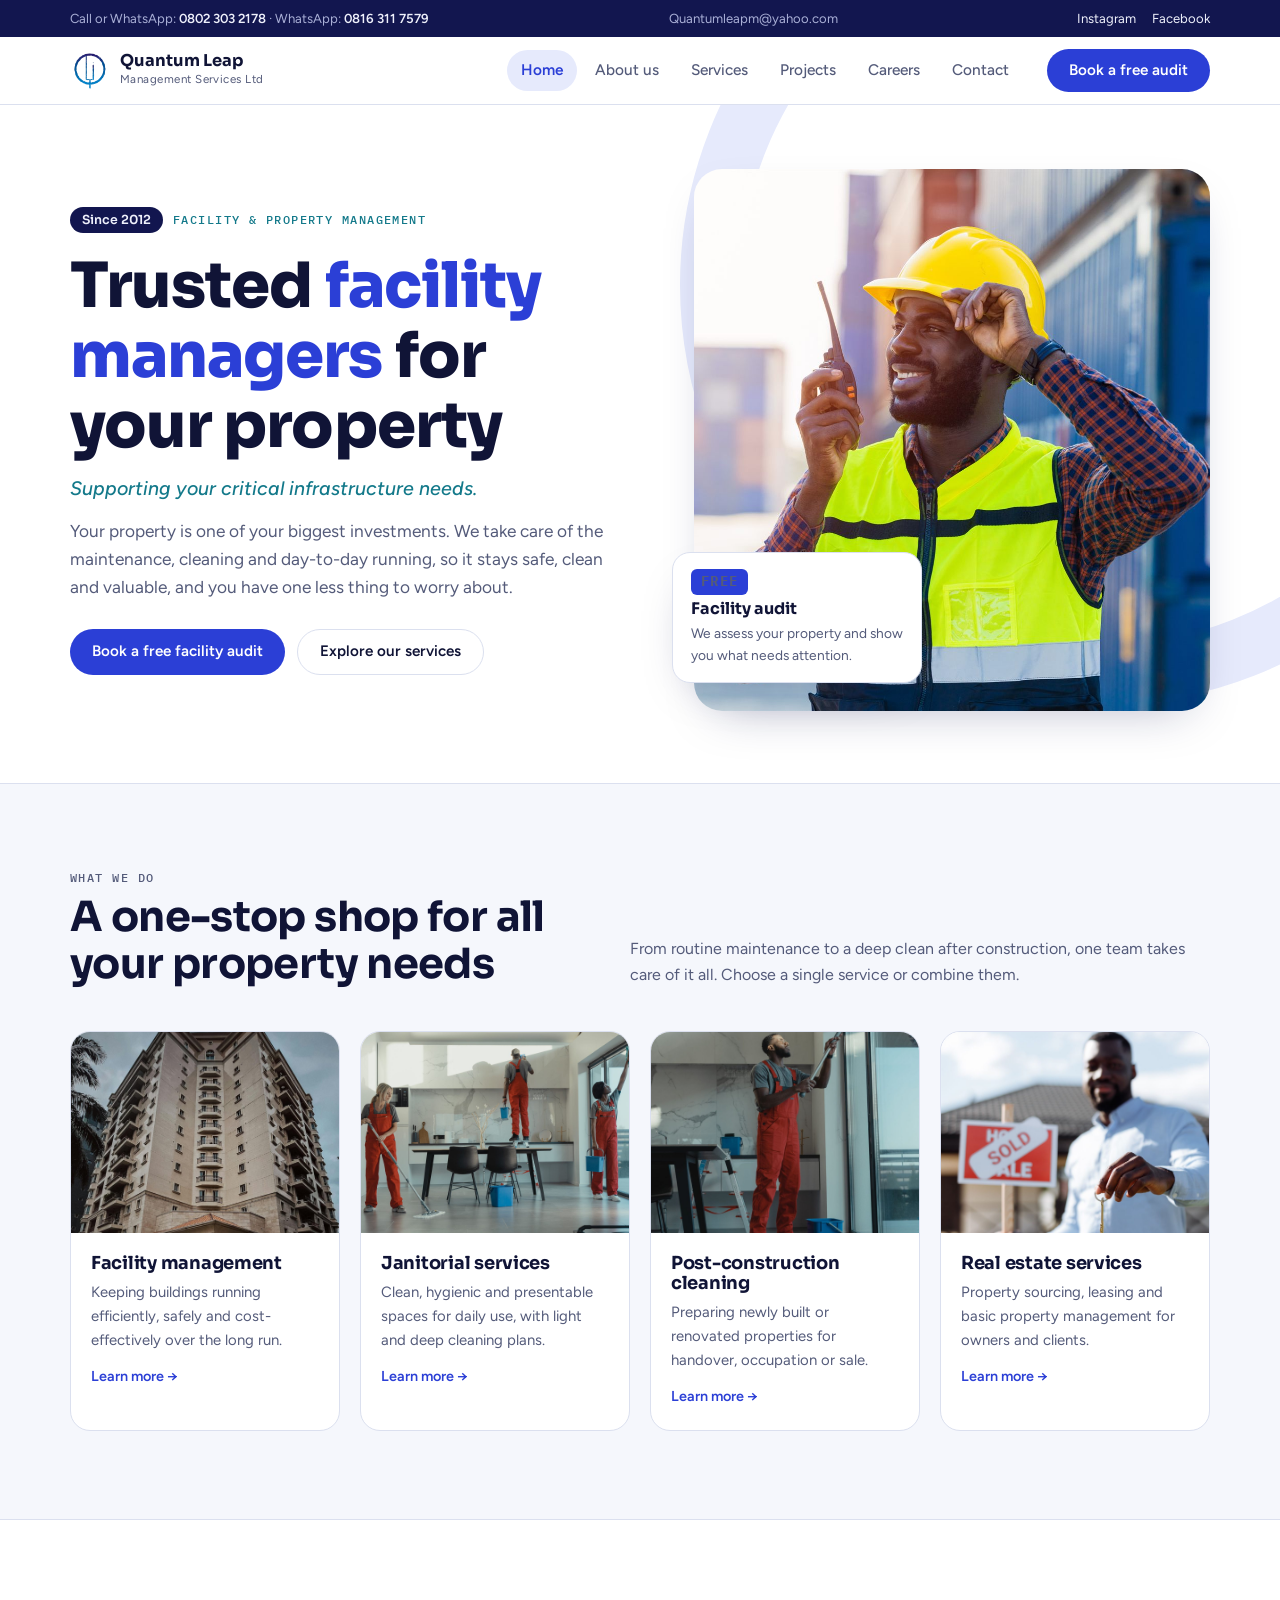
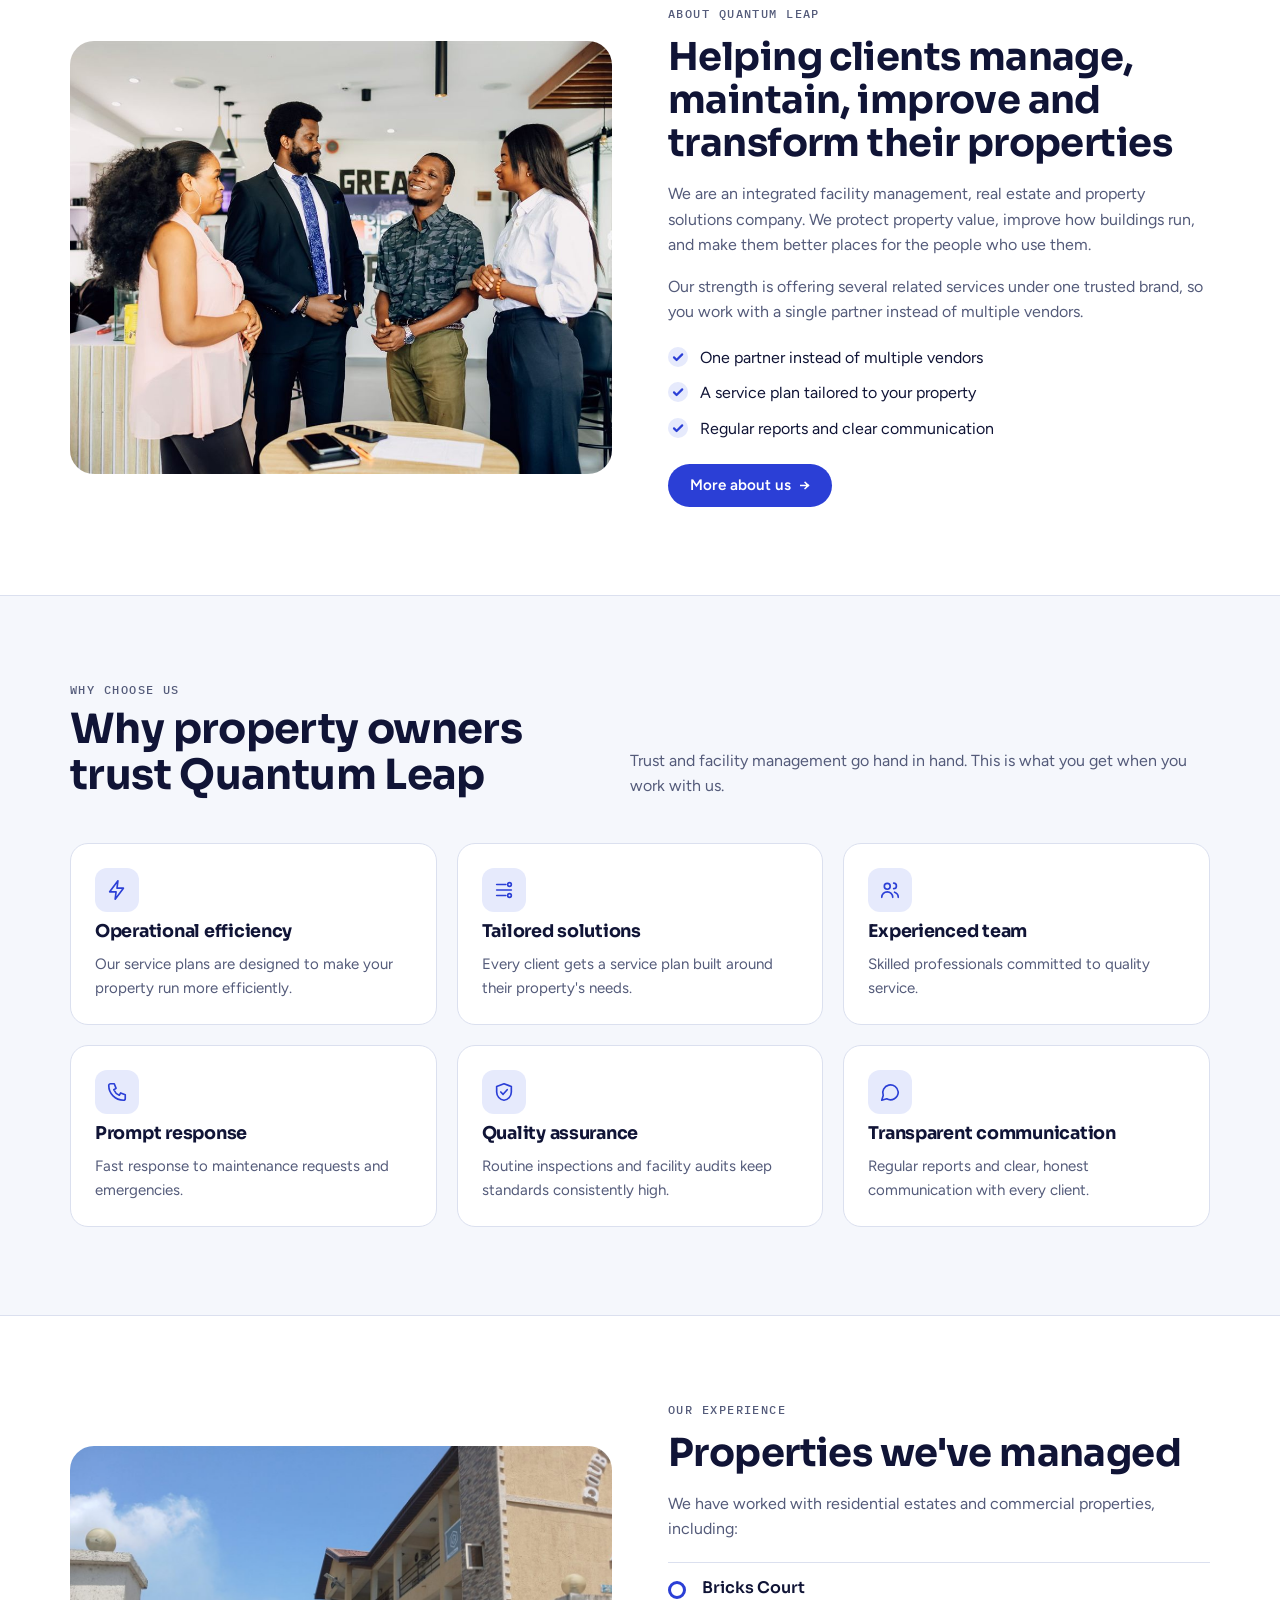
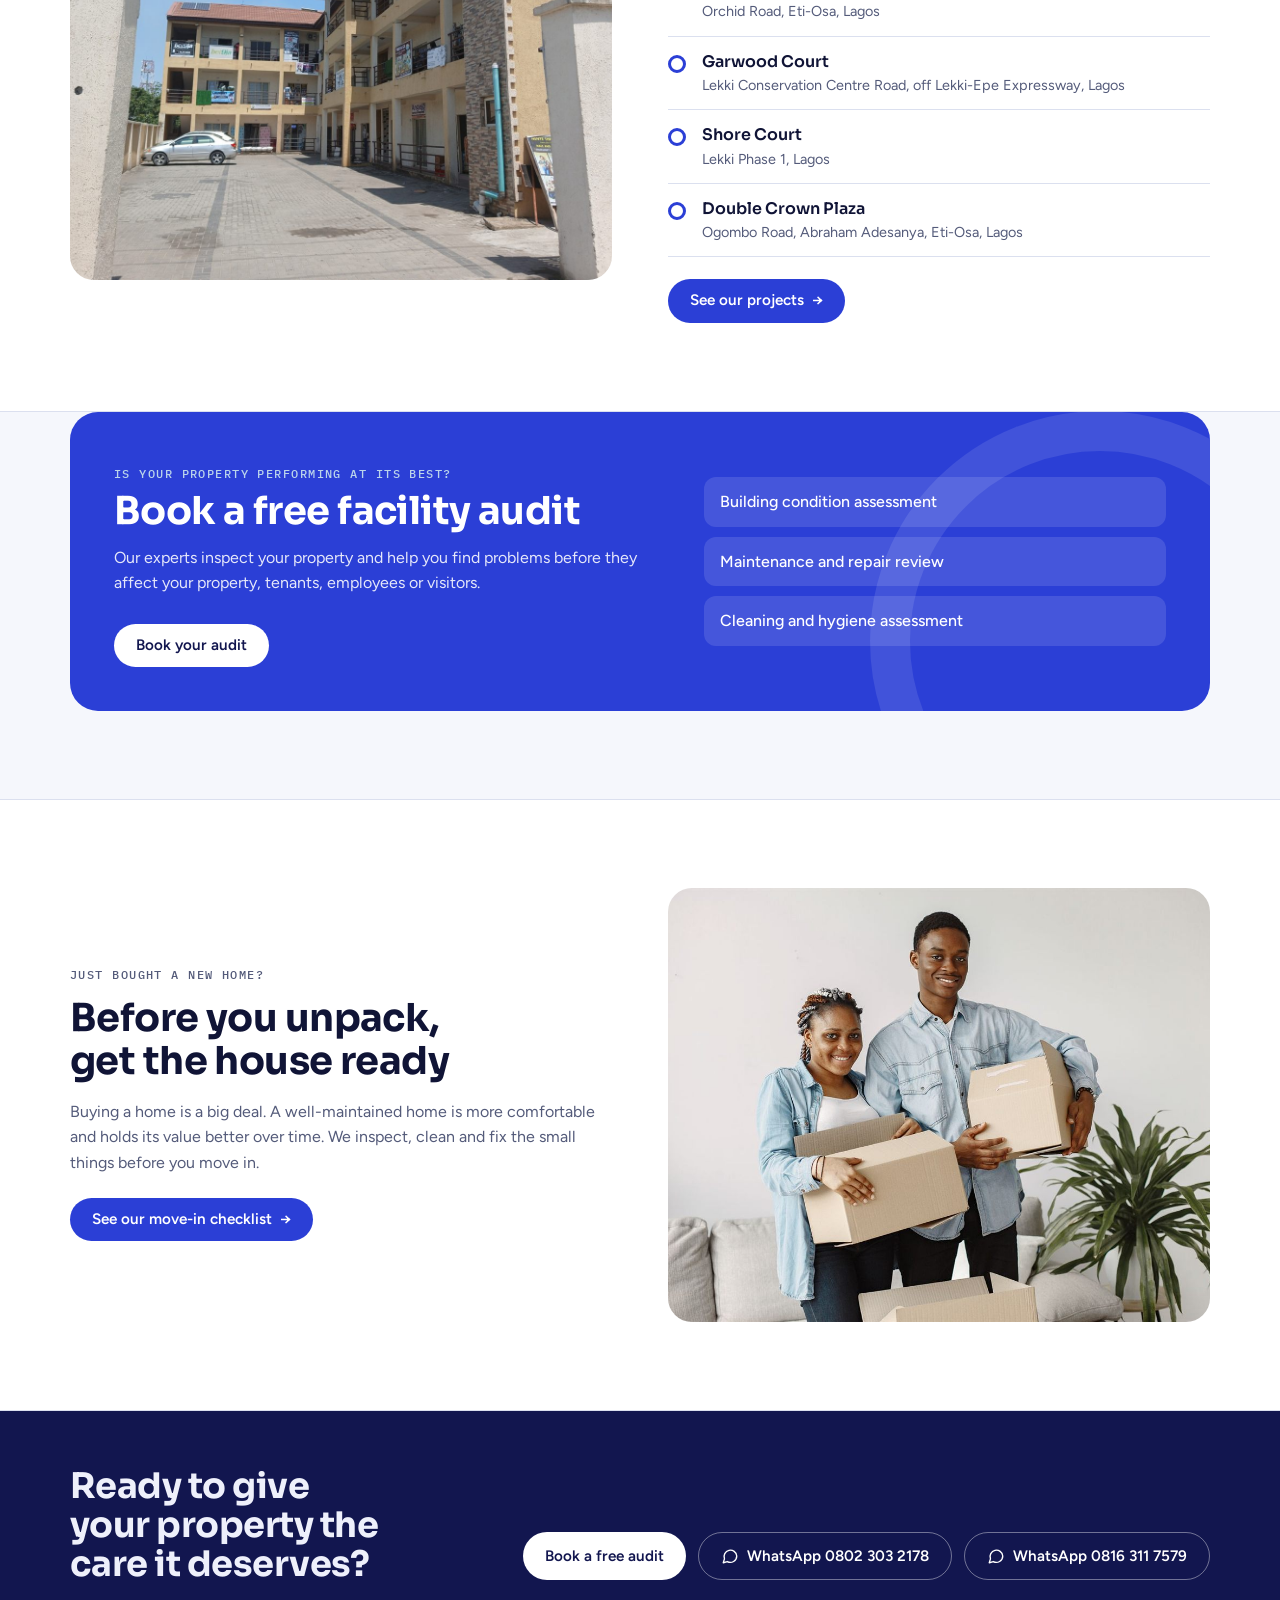
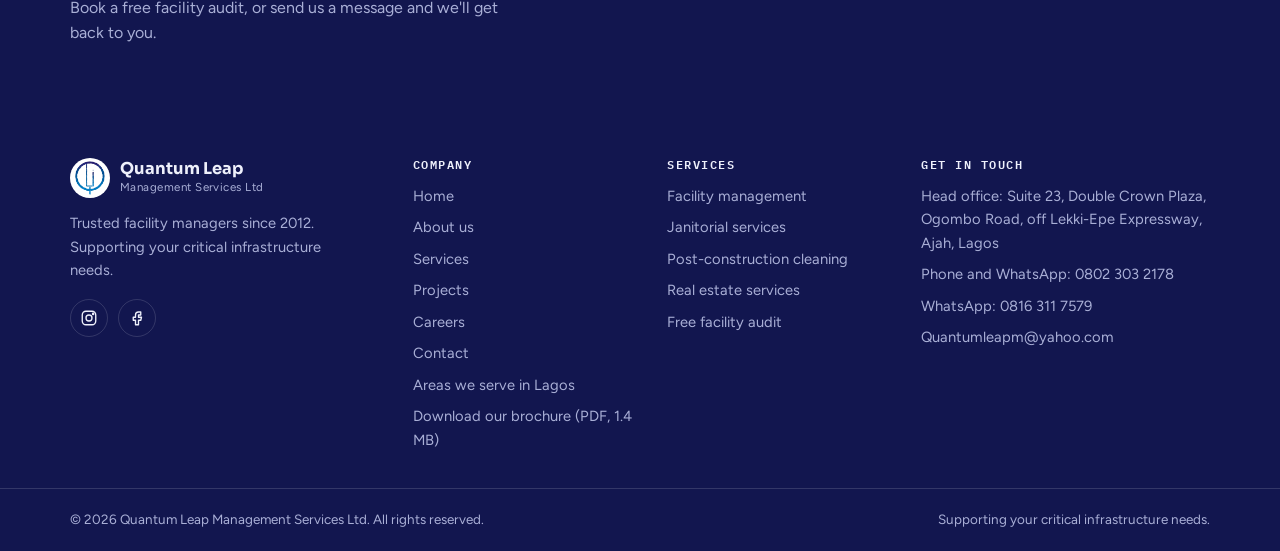
==== commit 98312a2f: "Add a Lagos location page and head-office details New /lagos page: areas served (Lekki, Ajah, Ibeju-" ====
--- a/site/index.html
+++ b/site/index.html
@@ -47,6 +47,37 @@
     "addressRegion": "Lagos",
     "addressCountry": "NG"
    },
+   "areaServed": [
+    {
+     "@type": "City",
+     "name": "Lagos",
+     "address": {
+      "@type": "PostalAddress",
+      "addressRegion": "Lagos",
+      "addressCountry": "NG"
+     }
+    },
+    {
+     "@type": "Place",
+     "name": "Lekki, Lagos"
+    },
+    {
+     "@type": "Place",
+     "name": "Ajah, Lagos"
+    },
+    {
+     "@type": "Place",
+     "name": "Ibeju-Lekki, Lagos"
+    },
+    {
+     "@type": "Place",
+     "name": "Victoria Island, Lagos"
+    },
+    {
+     "@type": "Place",
+     "name": "Ikoyi, Lagos"
+    }
+   ],
    "sameAs": [
     "https://www.instagram.com/quantum.leap.management/",
     "https://www.facebook.com/quantumleapmgtservices/"
@@ -211,9 +242,9 @@
       <p>Trusted facility managers since 2012. Supporting your critical infrastructure needs.</p>
       <div class="social"><a href="https://www.instagram.com/quantum.leap.management/" target="_blank" rel="noopener" aria-label="Instagram"><svg width="18" height="18" viewBox="0 0 24 24" fill="none" stroke="currentColor" stroke-width="1.8" stroke-linecap="round" stroke-linejoin="round" aria-hidden="true"><rect x="3" y="3" width="18" height="18" rx="5"/><circle cx="12" cy="12" r="4"/><circle cx="17.5" cy="6.5" r=".8" fill="currentColor"/></svg></a><a href="https://www.facebook.com/quantumleapmgtservices/" target="_blank" rel="noopener" aria-label="Facebook"><svg width="18" height="18" viewBox="0 0 24 24" fill="none" stroke="currentColor" stroke-width="1.8" stroke-linecap="round" stroke-linejoin="round" aria-hidden="true"><path d="M14 8h3V4h-3a4 4 0 0 0-4 4v3H7v4h3v6h4v-6h3l1-4h-4V8z"/></svg></a></div>
     </div>
-    <div><h3>Company</h3><ul><li><a href="index.html">Home</a></li><li><a href="about.html">About us</a></li><li><a href="services.html">Services</a></li><li><a href="projects.html">Projects</a></li><li><a href="careers.html">Careers</a></li><li><a href="contact.html">Contact</a></li><li><a href="downloads/Quantum-Leap-Brochure-2026.pdf" download>Download our brochure (PDF, 1.4 MB)</a></li></ul></div>
+    <div><h3>Company</h3><ul><li><a href="index.html">Home</a></li><li><a href="about.html">About us</a></li><li><a href="services.html">Services</a></li><li><a href="projects.html">Projects</a></li><li><a href="careers.html">Careers</a></li><li><a href="contact.html">Contact</a></li><li><a href="lagos.html">Areas we serve in Lagos</a></li><li><a href="downloads/Quantum-Leap-Brochure-2026.pdf" download>Download our brochure (PDF, 1.4 MB)</a></li></ul></div>
     <div><h3>Services</h3><ul><li><a href="facility-management.html">Facility management</a></li><li><a href="janitorial-services.html">Janitorial services</a></li><li><a href="post-construction-cleaning.html">Post-construction cleaning</a></li><li><a href="real-estate-services.html">Real estate services</a></li><li><a href="services.html#audit">Free facility audit</a></li></ul></div>
-    <div><h3>Get in touch</h3><ul><li>Suite 23, Double Crown Plaza, Ogombo Road, off Lekki-Epe Expressway, Ajah, Lagos</li><li>Phone and WhatsApp: 0802 303 2178</li><li>WhatsApp: 0816 311 7579</li><li>Quantumleapm@yahoo.com</li></ul></div>
+    <div><h3>Get in touch</h3><ul><li>Head office: Suite 23, Double Crown Plaza, Ogombo Road, off Lekki-Epe Expressway, Ajah, Lagos</li><li>Phone and WhatsApp: 0802 303 2178</li><li>WhatsApp: 0816 311 7579</li><li>Quantumleapm@yahoo.com</li></ul></div>
   </div>
   <div class="bottom"><div class="wrap"><span>© <span id="year">2026</span> Quantum Leap Management Services Ltd. All rights reserved.</span><span>Supporting your critical infrastructure needs.</span></div></div>
 </footer>
--- a/site/styles.css
+++ b/site/styles.css
@@ -386,3 +386,14 @@
 
 /* WhatsApp buttons (one per number) */
 .ctas .btn svg { flex: none; }
+
+/* Location page: areas served */
+.areas { display: grid; grid-template-columns: repeat(5, 1fr); gap: 14px; }
+@media (max-width: 960px) { .areas { grid-template-columns: repeat(3, 1fr); } }
+@media (max-width: 560px) { .areas { grid-template-columns: 1fr 1fr; } }
+.area { display: flex; gap: 12px; align-items: center; padding: 18px; background: var(--surface); border: 1px solid var(--line); border-radius: 16px; text-decoration: none; transition: border-color .15s, transform .15s; min-width: 0; }
+.area:hover { border-color: var(--royal); transform: translateY(-2px); }
+.area svg { flex: none; color: var(--royal); }
+.area b { display: block; font: 600 1.02rem/1.25 var(--display); }
+.area small { display: block; color: var(--muted); font-size: .82rem; }
+.team-units a { color: var(--royal); }
